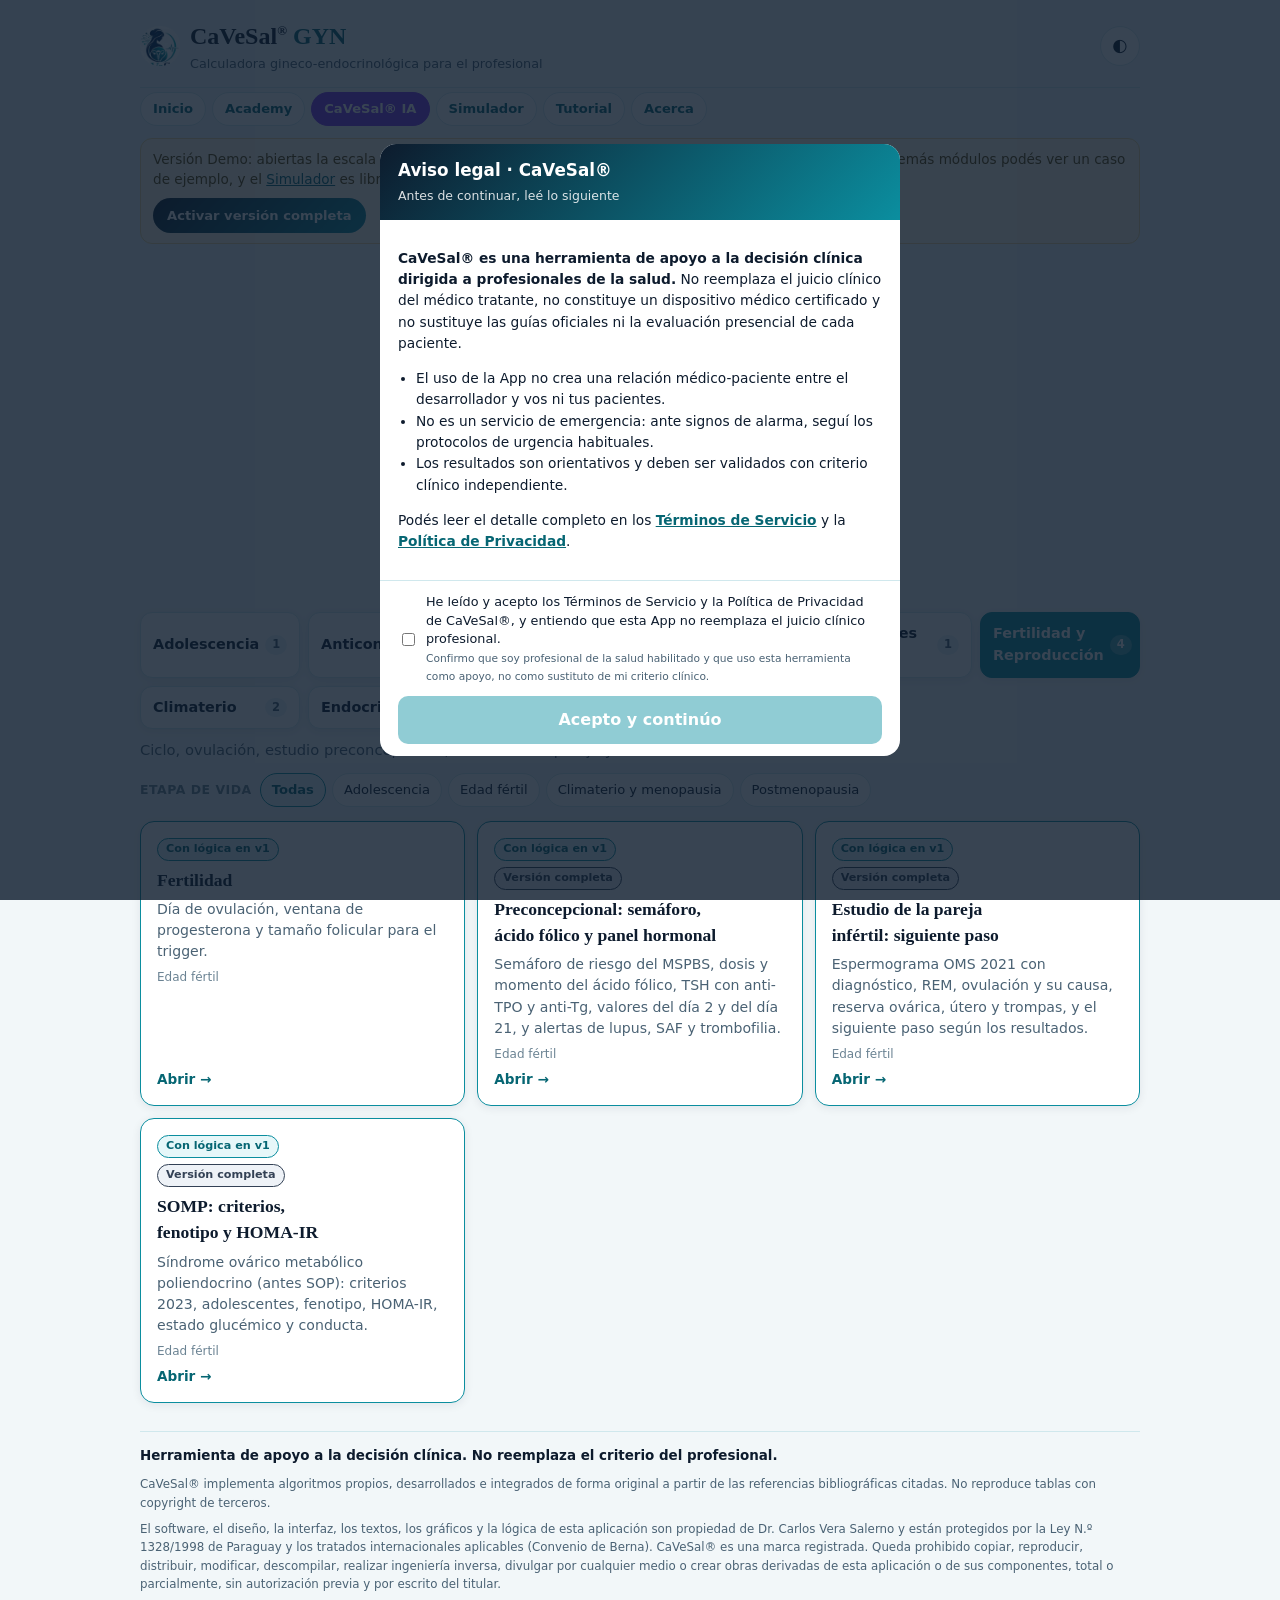
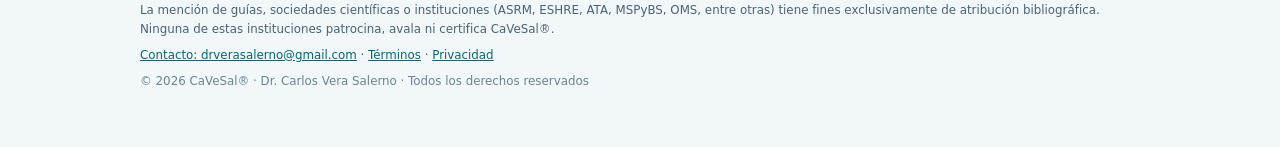
==== index.html @ d466a9ea "Pubertad precoz y diabetes con lógica, casos de ejemplo en todos los módulos, Simulador GYN libre en" ====
<!DOCTYPE html>
<html lang="es">
<head>
<meta charset="utf-8">
<meta name="viewport" content="width=device-width, initial-scale=1, viewport-fit=cover">
<title>CaVeSal® GYN · Calculadora gineco-endocrinológica</title>
<meta name="description" content="CaVeSal® GYN: calculadora gineco-endocrinológica para el profesional. Fertilidad, preconcepcional, MRS, THM, O-RADS, BI-RADS, MUSA y estadificación FIGO.">
<meta name="author" content="Dr. Carlos Vera Salerno — CaVeSal® Maternal Fetal Intelligence">
<meta name="copyright" content="© 2026 Dr. Carlos Vera Salerno · CaVeSal® · Ley N.º 1328/1998 (Paraguay)">
<meta name="robots" content="noindex, nofollow">
<meta name="theme-color" content="#0b8e9f">
<link rel="stylesheet" href="css/estilos.css">
<meta property="og:type" content="website"/>
<meta property="og:title" content="CaVeSal® GYN · Calculadora gineco-endocrinológica"/>
<meta property="og:description" content="Calculadora gineco-endocrinológica para el profesional: fertilidad, preconcepcional, SOMP, climaterio y THM, masa anexial, endometriosis, suelo pélvico y oncología FIGO. Demo gratuita."/>
<meta property="og:url" content="https://cavesal.app/cavesal-gyn/"/>
<meta property="og:image" content="https://cavesal.app/cavesal-gyn/og-cover-gyn.jpg"/>
<meta property="og:image:width" content="1200"/>
<meta property="og:image:height" content="630"/>
<meta property="og:image:alt" content="CaVeSal® GYN · Ginecología"/>
<meta property="og:site_name" content="CaVeSal®"/>
<meta property="og:locale" content="es_PY"/>
<meta name="twitter:card" content="summary_large_image"/>
<meta name="twitter:title" content="CaVeSal® GYN · Calculadora gineco-endocrinológica"/>
<meta name="twitter:description" content="Calculadora gineco-endocrinológica para el profesional: fertilidad, preconcepcional, SOMP, climaterio y THM, masa anexial, endometriosis, suelo pélvico y oncología FIGO. Demo gratuita."/>
<meta name="twitter:image" content="https://cavesal.app/cavesal-gyn/og-cover-gyn.jpg"/>
<link rel="manifest" href="manifest.json">
<link rel="icon" type="image/png" href="assets/favicon.png">
<link rel="apple-touch-icon" href="assets/apple-touch-icon.png">
<meta name="apple-mobile-web-app-capable" content="yes">
<meta name="mobile-web-app-capable" content="yes">
<meta name="apple-mobile-web-app-title" content="CaVeSal GYN">
</head>
<body>

<!-- Aviso legal · modal de aceptación (mismo texto y clave que las otras apps CaVeSal®) -->
<div id="cavesal-legal-overlay" hidden>
  <div id="cavesal-legal-modal" role="dialog" aria-modal="true" aria-labelledby="cavesal-legal-title">
    <header>
      <h2 id="cavesal-legal-title">Aviso legal · CaVeSal®</h2>
      <p>Antes de continuar, leé lo siguiente</p>
    </header>
    <div id="cavesal-legal-body">
      <p><strong>CaVeSal® es una herramienta de apoyo a la decisión clínica dirigida a profesionales de la salud.</strong> No reemplaza el juicio clínico del médico tratante, no constituye un dispositivo médico certificado y no sustituye las guías oficiales ni la evaluación presencial de cada paciente.</p>
      <ul>
        <li>El uso de la App no crea una relación médico-paciente entre el desarrollador y vos ni tus pacientes.</li>
        <li>No es un servicio de emergencia: ante signos de alarma, seguí los protocolos de urgencia habituales.</li>
        <li>Los resultados son orientativos y deben ser validados con criterio clínico independiente.</li>
      </ul>
      <p>Podés leer el detalle completo en los <a href="https://cavesal.app/terminos.html" target="_blank" rel="noopener">Términos de Servicio</a> y la <a href="https://cavesal.app/privacidad.html" target="_blank" rel="noopener">Política de Privacidad</a>.</p>
    </div>
    <div id="cavesal-legal-footer">
      <label id="cavesal-legal-check">
        <input type="checkbox" id="cavesal-legal-checkbox">
        <span>He leído y acepto los Términos de Servicio y la Política de Privacidad de CaVeSal®, y entiendo que esta App no reemplaza el juicio clínico profesional.<br><small>Confirmo que soy profesional de la salud habilitado y que uso esta herramienta como apoyo, no como sustituto de mi criterio clínico.</small></span>
      </label>
      <button id="cavesal-legal-accept" type="button" disabled>Acepto y continúo</button>
    </div>
  </div>
</div>

<!-- Activación de la versión completa (se abre desde los botones "Activar versión completa") -->
<div id="license_gate" hidden role="dialog" aria-modal="true" aria-labelledby="lg_tit">
  <div class="lg-caja">
    <button id="lg_cerrar" class="lg-cerrar" type="button" aria-label="Cerrar">×</button>
    <div class="lg-ico" aria-hidden="true">🔒</div>
    <h2 id="lg_tit">Activá CaVeSal® GYN — Versión Completa</h2>
    <p class="lg-msg">Tu clave de acceso es válida para un solo dispositivo. Al ingresarla, este dispositivo queda habilitado para todas las funciones, incluidas las futuras actualizaciones.</p>
    <input id="lg_input" type="text" placeholder="GYN-XXXX-XXXX-XXXX-XXXX" maxlength="30" autocomplete="off" aria-label="Clave de licencia">
    <button id="lg_btn" type="button">Activar</button>
    <div id="lg_error" role="alert" hidden></div>
    <div id="lg_reactivar"></div>
    <a href="https://cavesal.gumroad.com/l/cavesal" target="_blank" rel="noopener">¿No tenés clave? Adquirí la versión completa →</a><br>
    <a href="https://cavesal.app/comprar.html?producto=gyn" target="_blank" rel="noopener">¿No tenés tarjeta? Comprá por transferencia →</a>
  </div>
</div>

<div class="wrap">
  <header class="topbar">
    <a class="brand" href="#">
      <img class="logo" src="assets/logo-gyn-icono.png" alt="" width="40" height="40">
      <span><span class="name">CaVeSal<sup>®</sup> <b>GYN</b></span><span class="tag">Calculadora gineco-endocrinológica para el profesional</span></span>
    </a>
    <button id="btnTema" class="btn-tema" type="button" aria-label="Cambiar tema claro u oscuro">◐</button>
  </header>
  <nav class="topnav" aria-label="Secciones">
    <a class="pill" href="#">Inicio</a>
    <a class="pill" href="/academy/">Academy</a>
    <a class="pill pill-ia" href="https://ia.cavesal.app/" target="_blank" rel="noopener">CaVeSal® IA</a>
    <a class="pill" href="simulador.html">Simulador</a>
    <a class="pill" href="manual.html">Tutorial</a>
    <a class="pill" href="acerca.html">Acerca</a>
  </nav>
  <div class="demo-banner" id="demoBanner" hidden>
    <span>Versión Demo: abiertas la escala MRS, el día de ovulación, la Calculadora de THM, el POP-Q y el IMC. En los demás módulos podés ver un caso de ejemplo, y el <a href="simulador.html">Simulador</a> es libre.</span>
    <button type="button" class="btn-activar" data-activar>Activar versión completa</button>
  </div>

  <main>
    <section id="inicio">
      <div class="logo-hero"><img src="assets/logo-gyn.jpg" alt="CaVeSal® GYN · Ginecología · Herramientas clínicas para la práctica ginecológica" width="640" height="640"></div>
      <nav class="cats" id="cats" aria-label="Categorías"></nav>
      <p class="cat-intro" id="catIntro"></p>
      <div class="filtro-wrap">
        <span class="filtro-etq">Etapa de vida</span>
        <div class="filtro" id="filtro" role="group" aria-label="Etapa de vida"></div>
        <span class="rango" id="rango"></span>
      </div>
      <div class="grid" id="grid"></div>
      <p class="vacio" id="vacio" hidden>Ninguna función de esta categoría aplica a la etapa elegida. Probá con otra etapa o con "Todas".</p>
    </section>

    <section id="pantalla" hidden>
      <button type="button" class="btn-volver" id="volver">← Volver</button>
      <div class="p-cab">
        <span class="badge" id="pBadge"></span>
        <h2 id="pTitulo" tabindex="-1"></h2>
        <p class="p-sub" id="pSub"></p>
      </div>
      <div class="p-cuerpo" id="pCuerpo"></div>
    </section>
  </main>

  <footer class="pie" id="pie"></footer>
</div>

<script src="js/textos-es.js"></script>
<script src="js/cvs-lic.js"></script>
<script src="js/licencia.js"></script>
<script src="js/fertilidad.js"></script>
<script src="js/preconcepcional.js"></script>
<script src="js/imc.js"></script>
<script src="js/pubertad.js"></script>
<script src="js/dm.js"></script>
<script src="js/ejemplos.js"></script>
<script src="js/pareja.js"></script>
<script src="js/somp.js"></script>
<script src="js/mrs.js"></script>
<script src="js/prolapso.js"></script>
<script src="js/incontinencia.js"></script>
<script src="js/vaginitis.js"></script>
<script src="js/thm.js"></script>
<script src="js/mec.js"></script>
<script src="js/incretinas.js"></script>
<script src="js/comun.js"></script>
<script src="js/orads.js"></script>
<script src="js/estudios.js"></script>
<script src="js/utero.js"></script>
<script src="js/endometriosis.js"></script>
<script src="js/onco.js"></script>
<script src="js/puente.js"></script>
<script src="js/app.js"></script>
<script src="js/pwa.js"></script>
<script>/* Academy se abre aparte (no reemplaza la app) y lleva la clave para entrar directo. En la Demo queda bloqueada: pide la clave. */
(function(){document.addEventListener("click",function(ev){var a=ev.target&&ev.target.closest?ev.target.closest('a[href^="/academy/"]'):null;if(!a)return;var L=window.GYN&&window.GYN.licencia;if(L&&!L.esFull()){ev.preventDefault();ev.stopPropagation();L.abrir();return;}var k="";try{k=(localStorage.getItem("cavesal_gyn_full_unlocked")||"").trim();}catch(e){}if(k==="true"||k==="1")k="";var h=k?"#k="+encodeURIComponent(k):"";a.href="https://cavesal.app/academy/?desde=gyn"+h;a.target="_blank";a.rel="noopener";},true);})();</script>
</body>
</html>
---- css/estilos.css ----
/* CaVeSal® GYN · Estilos. © 2026 Dr. Carlos Vera Salerno · Ley N.º 1328/1998 (Paraguay). */
:root{
  --bg:#f2f7f9; --surface:#fff; --surface-2:#eaf4f6;
  --ink:#0d1b2d; --ink-soft:#4a6274; --ink-faint:#6b8393;
  --line:#d0e8ed; --line-soft:#e4f0f2;
  --teal:#0b8e9f; --teal-ink:#066673; --teal-soft:#e6f7f9; --on-teal:#fff;
  --gold:#8a6d0b; --gold-soft:#faf3df; --gold-line:#d9bb5a;
  --ok:#1b6e3a; --ok-soft:#e6f4ea; --ok-line:#7cc293;
  --warn:#8a5a00; --warn-soft:#fdf3dc; --warn-line:#e0b24f;
  --ora:#9a3f0b; --ora-soft:#fde9dc; --ora-line:#ec9b66;
  --bad:#a1241b; --bad-soft:#fbe5e3; --bad-line:#e48a82;
  --shadow:0 2px 10px rgba(13,27,45,.08);
  --display:Georgia,"Times New Roman",serif;
  --body:system-ui,-apple-system,"Segoe UI",Roboto,sans-serif;
  --radius:14px;
}
@media (prefers-color-scheme: dark){
  :root:not([data-theme="light"]){
    --bg:#0b1420; --surface:#101c2b; --surface-2:#15202f;
    --ink:#eef4f7; --ink-soft:#a9bdcb; --ink-faint:#8199ab;
    --line:#223447; --line-soft:#1b2a3a;
    --teal:#3fc2d3; --teal-ink:#bdeef5; --teal-soft:#122a30; --on-teal:#06222a;
    --gold:#e0bb52; --gold-soft:#2a2414; --gold-line:#6b5a1e;
    --ok:#8fe0a8; --ok-soft:#12291a; --ok-line:#2f6b42;
    --warn:#f2cd6e; --warn-soft:#2b2412; --warn-line:#6e5a20;
    --ora:#f6b48a; --ora-soft:#2e1d12; --ora-line:#7a4524;
    --bad:#f4a39b; --bad-soft:#2e1514; --bad-line:#7a302a;
    --shadow:0 2px 14px rgba(0,0,0,.4); color-scheme:dark;
  }
}
:root[data-theme="dark"]{
  --bg:#0b1420; --surface:#101c2b; --surface-2:#15202f;
  --ink:#eef4f7; --ink-soft:#a9bdcb; --ink-faint:#8199ab;
  --line:#223447; --line-soft:#1b2a3a;
  --teal:#3fc2d3; --teal-ink:#bdeef5; --teal-soft:#122a30; --on-teal:#06222a;
  --gold:#e0bb52; --gold-soft:#2a2414; --gold-line:#6b5a1e;
  --ok:#8fe0a8; --ok-soft:#12291a; --ok-line:#2f6b42;
  --warn:#f2cd6e; --warn-soft:#2b2412; --warn-line:#6e5a20;
  --ora:#f6b48a; --ora-soft:#2e1d12; --ora-line:#7a4524;
  --bad:#f4a39b; --bad-soft:#2e1514; --bad-line:#7a302a;
  --shadow:0 2px 14px rgba(0,0,0,.4); color-scheme:dark;
}
*{box-sizing:border-box}
[hidden]{display:none!important}
html{-webkit-text-size-adjust:100%}
body{margin:0;background:var(--bg);color:var(--ink);font-family:var(--body);line-height:1.5;
  padding-left:max(14px,env(safe-area-inset-left,0px));padding-right:max(14px,env(safe-area-inset-right,0px));overflow-x:hidden}
h1,h2,h3{font-family:var(--display);font-weight:600;margin:0;text-wrap:balance}
a{color:var(--teal-ink)}
button,input,select{font:inherit;color:inherit}
.wrap{max-width:1000px;margin:0 auto;padding:18px 0 48px}

.topbar{display:flex;align-items:center;gap:12px;padding-bottom:14px;border-bottom:1px solid var(--line)}
.brand{display:flex;align-items:center;gap:10px;text-decoration:none;color:inherit;min-width:0}
.logo{width:40px;height:40px;object-fit:contain}
.brand .name{display:block;font-family:var(--display);font-size:1.5rem;font-weight:600}
.brand .name b{color:var(--teal-ink)}
.brand .name sup{font-size:.55em}
.brand .tag{display:block;font-size:.8rem;color:var(--ink-soft)}
.btn-tema{margin-left:auto;flex:none;width:40px;height:40px;border-radius:50%;border:1px solid var(--line);background:var(--surface);cursor:pointer;font-size:1.1rem}

.cats{display:grid;grid-template-columns:repeat(auto-fill,minmax(150px,1fr));gap:8px;margin:16px 0 10px}
.cat{display:flex;justify-content:space-between;align-items:center;gap:6px;text-align:left;padding:10px 12px;border-radius:12px;border:1px solid var(--line);background:var(--surface);cursor:pointer;font-weight:600;font-size:.9rem;box-shadow:var(--shadow)}
.cat[aria-pressed="true"]{background:var(--teal);color:var(--on-teal);border-color:var(--teal)}
.c-n{font-size:.72rem;font-weight:700;border-radius:999px;padding:1px 7px;background:var(--surface-2);color:var(--ink-soft)}
.cat[aria-pressed="true"] .c-n{background:rgba(255,255,255,.25);color:inherit}
.cat-intro{color:var(--ink-soft);margin:6px 0 12px;font-size:.92rem}
.filtro-wrap{display:flex;flex-wrap:wrap;align-items:center;gap:8px;margin-bottom:14px}
.filtro-etq{font-size:.78rem;font-weight:700;color:var(--ink-faint);text-transform:uppercase;letter-spacing:.04em}
.filtro{display:flex;flex-wrap:wrap;gap:6px}
.chip{padding:6px 11px;border-radius:999px;border:1px solid var(--line);background:var(--surface);cursor:pointer;font-size:.82rem}
.chip[aria-pressed="true"]{background:var(--teal-soft);border-color:var(--teal);color:var(--teal-ink);font-weight:700}
.rango{font-size:.8rem;color:var(--ink-soft)}
.grid{display:grid;grid-template-columns:repeat(auto-fill,minmax(260px,1fr));gap:12px}
.card{display:flex;flex-direction:column;gap:6px;padding:16px;border-radius:var(--radius);background:var(--surface);border:1px solid var(--line);text-decoration:none;color:inherit;box-shadow:var(--shadow)}
.card.v1{border-color:var(--teal)}
.card h3{font-size:1.1rem}
.card p{margin:0;font-size:.88rem;color:var(--ink-soft)}
.card .etapas{font-size:.75rem;color:var(--ink-faint)}
.card .ir{margin-top:auto;font-weight:700;font-size:.85rem;color:var(--teal-ink)}
.badge{align-self:flex-start;font-size:.7rem;font-weight:700;padding:2px 8px;border-radius:999px;border:1px solid}
.b-v1{background:var(--teal-soft);color:var(--teal-ink);border-color:var(--teal)}
.b-prox{background:var(--gold-soft);color:var(--gold);border-color:var(--gold-line)}
.vacio{padding:16px;border:1px dashed var(--line);border-radius:var(--radius);color:var(--ink-soft)}

.btn-volver{margin:16px 0 8px;padding:8px 12px;border-radius:10px;border:1px solid var(--line);background:var(--surface);cursor:pointer;font-weight:600}
.p-cab{display:flex;flex-direction:column;gap:6px;margin-bottom:14px}
.p-cab h2{font-size:1.5rem;outline:none}
.p-sub{margin:0;color:var(--ink-soft);font-size:.88rem}
.p-cuerpo{background:var(--surface);border:1px solid var(--line);border-radius:var(--radius);padding:16px;box-shadow:var(--shadow)}
.p-cuerpo h3{font-size:1.02rem;margin:14px 0 6px}
.prox-aviso{background:var(--gold-soft);border:1px solid var(--gold-line);color:var(--gold);border-radius:10px;padding:10px 12px;margin:0 0 6px;font-size:.88rem}
.ayuda{font-size:.86rem;color:var(--ink-soft);margin:0 0 12px}

.form{display:grid;grid-template-columns:repeat(auto-fill,minmax(220px,1fr));gap:12px}
.campo{display:flex;flex-direction:column;gap:4px;font-size:.86rem;font-weight:600}
.campo small{font-weight:400;color:var(--ink-faint);font-size:.76rem}
.campo .u{font-style:normal;font-weight:400;color:var(--ink-faint)}
.campo input,.campo select{width:100%;padding:10px 12px;border-radius:10px;border:1.5px solid var(--line);background:var(--bg);font-size:1rem;min-height:44px}
.campo input:focus,.campo select:focus{outline:2px solid var(--teal);outline-offset:1px}

.resultados{display:flex;flex-direction:column;gap:8px;margin-top:14px}
.fila{border-radius:10px;padding:10px 12px;border:1px solid var(--line);border-left-width:5px;background:var(--surface-2)}
.fila .f-etq{font-size:.76rem;font-weight:700;color:var(--ink-soft);text-transform:uppercase;letter-spacing:.03em}
.fila .f-val{font-size:.98rem}
.fila .f-det{font-size:.78rem;color:var(--ink-soft)}
.fila.verde{background:var(--ok-soft);border-color:var(--ok-line);border-left-color:var(--ok)}
.fila.ambar{background:var(--warn-soft);border-color:var(--warn-line);border-left-color:var(--warn)}
.fila.naranja{background:var(--ora-soft);border-color:var(--ora-line);border-left-color:var(--ora)}
.fila.rojo{background:var(--bad-soft);border-color:var(--bad-line);border-left-color:var(--bad)}
.orientativa{font-size:.84rem;font-weight:600;margin:12px 0 0}
.etiqueta{font-size:.72rem;color:var(--ink-faint);margin:12px 0 0;line-height:1.45}
.cita{font-size:.74rem;color:var(--ink-soft);margin:12px 0 0;overflow-wrap:anywhere}
.ref{margin-top:14px;font-size:.84rem}
.ref summary{cursor:pointer;font-weight:700;color:var(--teal-ink)}
.ref ul,.ref ol{padding-left:20px}

.mrs-total{position:sticky;top:0;z-index:5;display:flex;flex-wrap:wrap;align-items:baseline;justify-content:space-between;gap:6px 12px;padding:12px 14px;margin:-4px -4px 12px;border-radius:12px;border:1px solid var(--line);border-left-width:6px;background:var(--surface);box-shadow:var(--shadow)}
.mrs-total .mt-num{font-family:var(--display);font-size:1.7rem;font-weight:700}
.mrs-total .mt-etq{font-weight:700}
.mrs-total.verde{border-left-color:var(--ok)} .mrs-total.verde .mt-etq{color:var(--ok)}
.mrs-total.ambar{border-left-color:var(--warn)} .mrs-total.ambar .mt-etq{color:var(--warn)}
.mrs-total.naranja{border-left-color:var(--ora)} .mrs-total.naranja .mt-etq{color:var(--ora)}
.mrs-total.rojo{border-left-color:var(--bad)} .mrs-total.rojo .mt-etq{color:var(--bad)}
.mrs-grupo{border:1px solid var(--line);border-radius:12px;padding:8px 12px 4px;margin:0 0 12px}
.mrs-grupo legend{font-weight:700;padding:0 6px;color:var(--teal-ink)}
.mrs-item{display:flex;flex-wrap:wrap;align-items:center;justify-content:space-between;gap:6px 12px;padding:8px 0;border-bottom:1px solid var(--line-soft)}
.mrs-item:last-child{border-bottom:0}
.mrs-txt{flex:1 1 220px;font-size:.9rem}
.mrs-opts{display:flex;gap:6px}
.opt input{position:absolute;opacity:0;width:1px;height:1px}
.opt span{display:inline-flex;align-items:center;justify-content:center;width:40px;height:40px;border-radius:10px;border:1.5px solid var(--line);background:var(--bg);font-weight:700;cursor:pointer}
.opt input:checked+span{background:var(--teal);border-color:var(--teal);color:var(--on-teal)}
.opt input:focus-visible+span{outline:2px solid var(--teal);outline-offset:2px}
.leyenda{font-size:.76rem;color:var(--ink-faint);margin:0 0 4px}
.mrs-lista{font-size:.84rem;margin:6px 0}
.btn-sec{margin-top:12px;padding:10px 16px;border-radius:10px;border:1.5px solid var(--teal);background:transparent;color:var(--teal-ink);font-weight:700;cursor:pointer}

.pie{margin-top:28px;padding-top:14px;border-top:1px solid var(--line);font-size:.74rem;color:var(--ink-soft);line-height:1.55}
.pie p{margin:0 0 8px}
.pie .aviso{font-size:.84rem;font-weight:700;color:var(--ink)}
.pie .copy{color:var(--ink-faint)}

#cavesal-legal-overlay{position:fixed;inset:0;z-index:100000;background:rgba(13,27,45,.82);display:flex;align-items:center;justify-content:center;padding:16px}
#cavesal-legal-modal{background:#fff;color:#0d1b2d;border-radius:16px;max-width:520px;width:100%;max-height:92vh;display:flex;flex-direction:column;overflow:hidden}
#cavesal-legal-modal header{background:linear-gradient(135deg,#0d1b2d,#0b8e9f);color:#fff;padding:14px 18px}
#cavesal-legal-modal header h2{font-family:var(--body);font-size:1.05rem;font-weight:800}
#cavesal-legal-modal header p{font-size:.78rem;opacity:.85;margin:4px 0 0}
#cavesal-legal-body{padding:14px 18px;overflow-y:auto;font-size:.86rem;line-height:1.55}
#cavesal-legal-body ul{padding-left:18px}
#cavesal-legal-body a{color:#066673;font-weight:600}
#cavesal-legal-footer{padding:12px 18px;border-top:1px solid #d0e8ed;display:flex;flex-direction:column;gap:10px}
#cavesal-legal-check{display:flex;gap:8px;font-size:.8rem;line-height:1.45}
#cavesal-legal-check small{color:#4a6274}
#cavesal-legal-accept{padding:12px;border:0;border-radius:10px;background:#0b8e9f;color:#fff;font-weight:700;cursor:pointer}
#cavesal-legal-accept:disabled{opacity:.45;cursor:not-allowed}

#license_gate{position:fixed;inset:0;z-index:99999;background:linear-gradient(135deg,#0d1b2d,#0b8e9f);display:flex;align-items:center;justify-content:center;padding:20px}
.lg-caja{background:#fff;color:#0d1b2d;border-radius:20px;padding:26px 22px;width:100%;max-width:400px;text-align:center}
.lg-caja h2{font-family:var(--body);font-size:1.1rem;font-weight:800;margin:6px 0}
.lg-ico{font-size:2rem}
.lg-msg{font-size:.82rem;color:#4a6274}
#lg_input{width:100%;padding:12px;border:2px solid #d0e8ed;border-radius:10px;text-align:center;text-transform:uppercase;font-family:ui-monospace,monospace;margin-bottom:10px;background:#fff;color:#0d1b2d}
#lg_btn{width:100%;padding:13px;border:0;border-radius:10px;background:linear-gradient(135deg,#0d1b2d,#0b8e9f);color:#fff;font-weight:700;cursor:pointer;margin-bottom:10px}
#lg_error{background:#fdecea;border-left:3px solid #c0392b;border-radius:8px;padding:10px;font-size:.8rem;color:#a1241b;text-align:left;margin-bottom:10px}
.lg-caja a{font-size:.78rem;color:#066673}

@media (max-width:480px){
  .brand .name{font-size:1.3rem}
  .cats{grid-template-columns:1fr 1fr}
  .grid,.form{grid-template-columns:1fr}
  .opt span{width:38px;height:38px}
}

.logo{border-radius:50%;background:#fff}
.logo-hero{background:#fff;border-radius:16px;padding:6px;margin:4px auto 14px;max-width:340px;box-shadow:0 1px 4px rgba(0,0,0,.08)}
.logo-hero img{display:block;width:100%;height:auto}

#license_gate{background:rgba(13,27,45,.82)}
#license_gate[hidden]{display:none}
.lg-caja{position:relative}
.lg-cerrar{position:absolute;top:8px;right:10px;border:0;background:none;font-size:1.6rem;line-height:1;color:#4a6274;cursor:pointer;padding:4px 8px}
.topnav{display:flex;flex-wrap:wrap;gap:6px;margin:4px 0 12px}
.pill{display:inline-block;padding:6px 12px;border-radius:999px;border:1px solid var(--line);background:var(--surface);color:var(--teal-ink);text-decoration:none;font-size:.82rem;font-weight:600}
.pill:hover{border-color:var(--teal-ink)}
.pill-ia{background:#7c3aed;border-color:#7c3aed;color:#fff}
.demo-banner{display:flex;flex-wrap:wrap;align-items:center;gap:8px 12px;background:#fff7e6;border:1px solid #f0d49a;color:#5c4206;border-radius:12px;padding:10px 12px;margin:0 0 12px;font-size:.85rem}
.demo-banner[hidden]{display:none}
.btn-activar{border:0;border-radius:999px;background:linear-gradient(135deg,#0d1b2d,#0b8e9f);color:#fff;font-weight:700;padding:8px 14px;cursor:pointer;font-size:.82rem}
.bloqueo{border:1px dashed var(--line);border-radius:14px;padding:16px;background:var(--surface);margin:10px 0}
.bloqueo h3{margin:0 0 6px;font-size:1rem}
.bloqueo p{margin:0 0 10px;font-size:.88rem;color:var(--ink-soft)}
.bloqueo .compra{display:flex;flex-wrap:wrap;gap:10px;margin-top:10px;font-size:.8rem}
.bloqueo .compra a{color:var(--teal-ink)}
.b-full{background:#eef2f7;color:#334155}
/* Prolapso POP-Q */
.grid2{display:grid;grid-template-columns:1fr 1fr;gap:10px}
.grid3{display:grid;grid-template-columns:repeat(3,1fr);gap:10px}
.grid2>*,.grid3>*{min-width:0}
.chk{display:flex;gap:8px;align-items:flex-start;font-size:.88rem;margin:4px 0 10px}
.chk input{margin-top:3px;width:18px;height:18px}
.pq-grilla{display:grid;grid-template-columns:repeat(3,1fr);border:1.5px solid var(--line);border-radius:10px;overflow:hidden}
.pq-celda{padding:8px;text-align:center;border-right:1px solid var(--line);border-bottom:1px solid var(--line);background:var(--surface)}
.pq-celda:nth-child(3n){border-right:0}.pq-celda:nth-child(n+7){border-bottom:0}
.pq-celda span{display:block;font-size:.72rem;color:var(--ink-soft);font-weight:700}
.pq-celda b{font-size:1rem}
.pq-notas{margin:0;padding-left:18px;font-size:.82rem;color:var(--ink-soft)}
.pq-acciones{display:flex;gap:10px;flex-wrap:wrap}
.vg-tto{margin:-4px 0 12px;padding:8px 12px;border-left:3px solid var(--line);font-size:.88rem}
.vg-tto p{margin:6px 0 2px}
.seg{display:flex;flex-wrap:wrap;gap:6px;margin:4px 0 10px}
.opt-seg{position:relative}
.opt-seg input{position:absolute;opacity:0;pointer-events:none}
.opt-seg span{display:inline-block;padding:8px 12px;border-radius:999px;border:1.5px solid var(--line);font-size:.84rem;font-weight:600;cursor:pointer;min-height:36px}
.opt-seg input:checked+span{border-color:var(--teal);background:var(--teal);color:#fff}
.opt-seg input:focus-visible+span{outline:2px solid var(--teal);outline-offset:2px}
.p-cuerpo h3.sub{margin:4px 0 8px;padding-top:6px}
.p-cuerpo h3.sub ~ h3.sub{margin-top:26px;border-top:1px solid var(--line);padding-top:18px}
.fila .lista{margin:4px 0 0;padding-left:18px;font-size:.88rem}
.fila .lista li{margin:2px 0}
.chk input{flex:none}
/* Tablas de referencia (marcadores) */
.tabla-scroll{overflow-x:auto;margin:6px 0 10px;border:1px solid var(--line);border-radius:10px}
.tabla{width:100%;border-collapse:collapse;font-size:.84rem;color:var(--ink)}
.tabla th{background:var(--surface-2);text-align:left;padding:7px 8px;font-weight:700}
.tabla td{padding:6px 8px;border-top:1px solid var(--line-soft);vertical-align:top}

/* THM · Paso a paso */
.th-vista { display: flex; align-items: center; gap: 8px; flex-wrap: wrap; margin: 8px 0 12px; }
.th-nav { border-left: 4px solid var(--teal); padding: 6px 12px; margin: 0 0 12px; }
.th-paso { font-weight: 700; margin: 0 0 2px; }
.th-oculto { display: none !important; }
.th-solo3 > *:not([data-paso="3"]) { display: none !important; }
.th-navbtn { margin-top: 8px; }
@media print {
  .th-vista, .th-navbtn, .th-nav small, header, nav, .no-print { display: none !important; }
}

/* Casos de ejemplo */
.ej-barra{display:flex;flex-wrap:wrap;gap:8px;align-items:center;margin:0 0 14px;padding:10px 12px;border:1px dashed var(--borde,#c9d6dc);border-radius:10px}
.ej-etq{font-size:.85rem;font-weight:700;width:100%}
.ej-btn{font-size:.82rem;text-align:left}
.bloqueo + .ej-barra{margin-top:14px}
.ej-aviso{margin:0 0 14px;padding:12px 14px;border-radius:10px;background:#eef7f8;border:1px solid #0e7490;color:#0d3b46;font-size:.88rem;line-height:1.45}
[data-theme="dark"] .ej-aviso{background:#123038;color:#d7eef2}
.ej-acc{display:flex;flex-wrap:wrap;gap:8px;margin:10px 0 6px}
.ej-aviso [data-ej-salir]{margin-top:8px}
.ej-barra .btn-sec,.ej-acc .btn-sec{margin-top:0;text-decoration:none;display:inline-block}
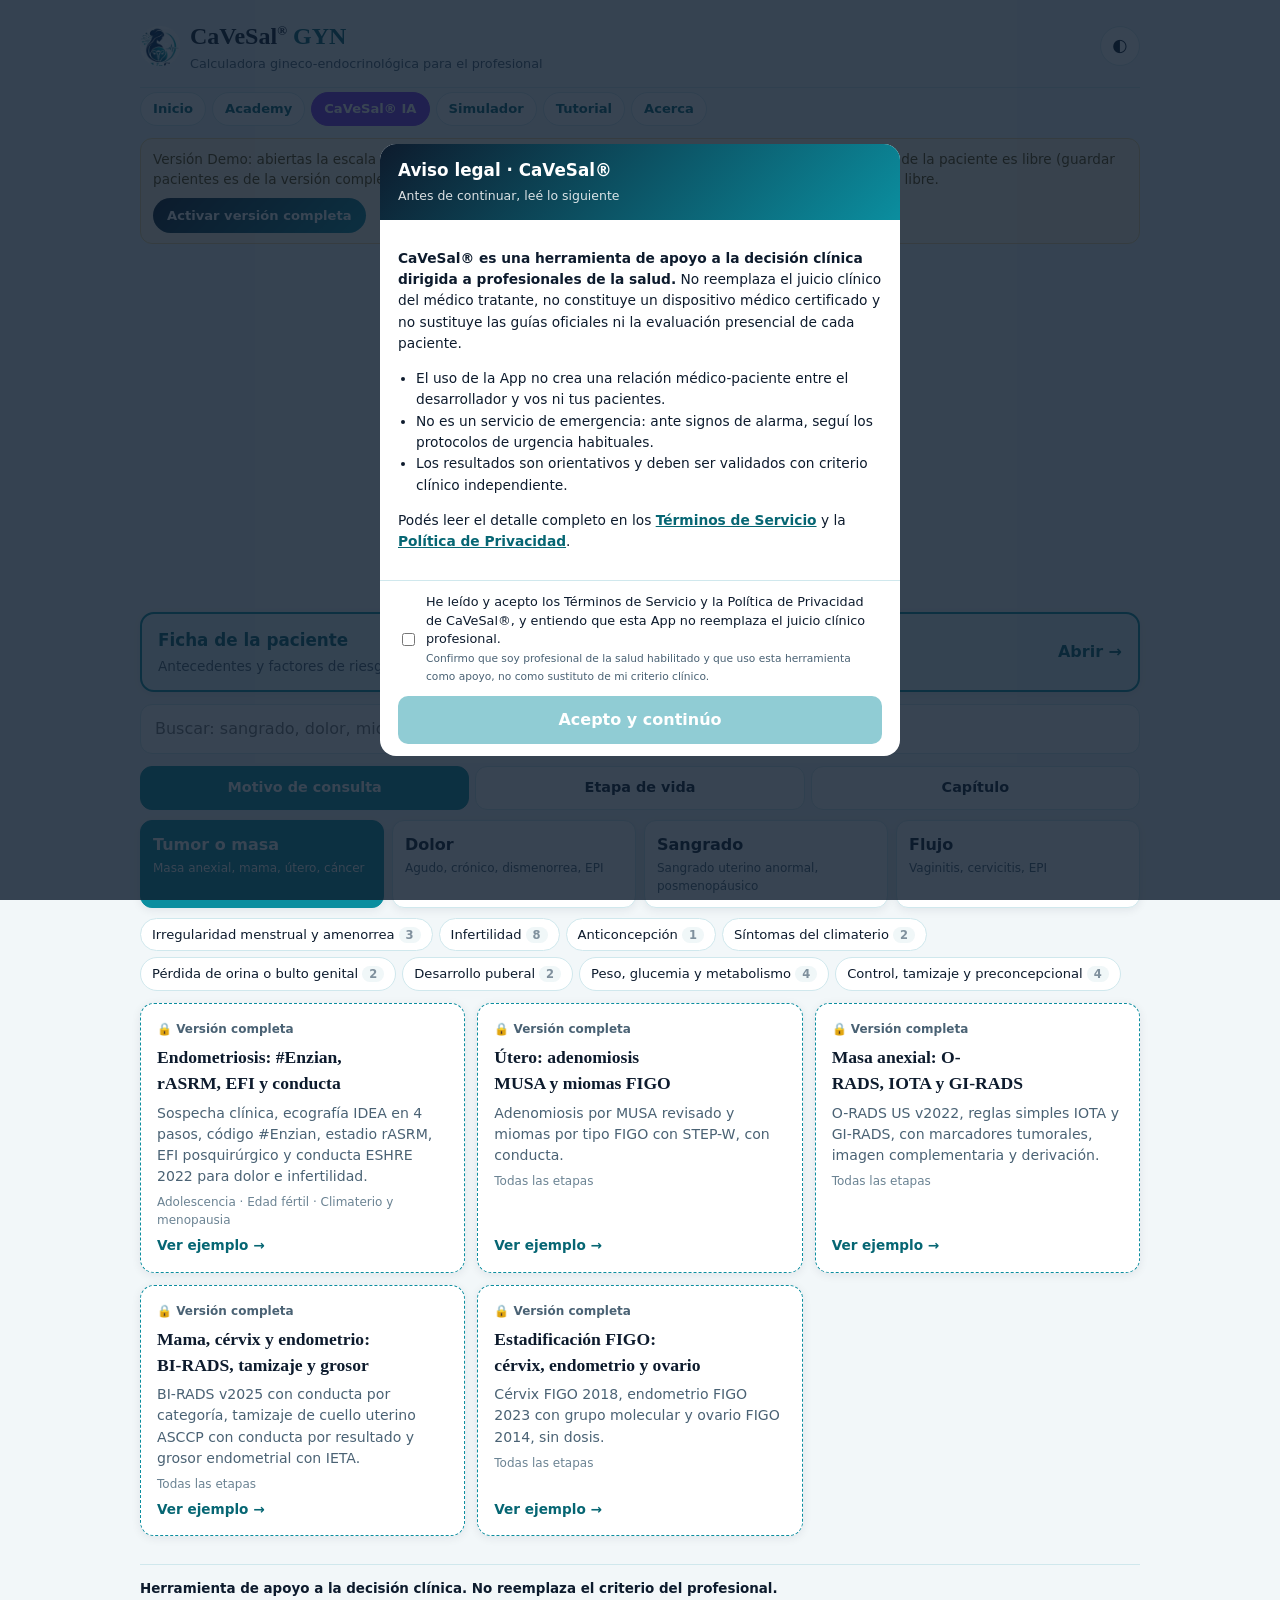
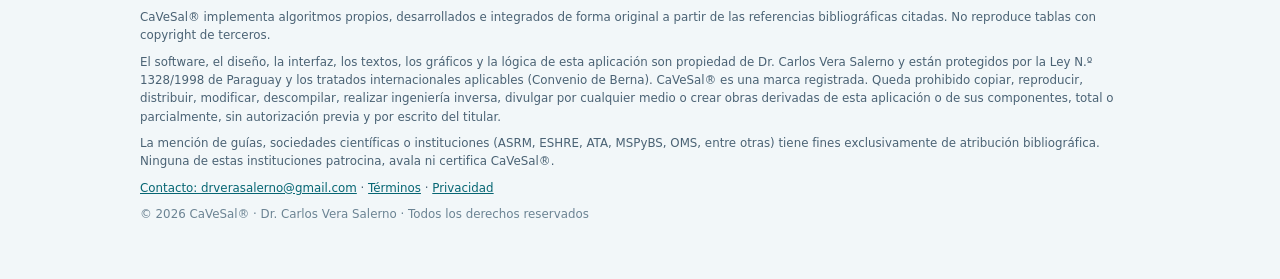
==== commit 0488fffe: "GYN: inicio con buscador y pestañas (motivo/etapa/capítulo), ficha de la paciente con semáforo y MEC" ====
--- a/index.html
+++ b/index.html
@@ -92,28 +92,25 @@
     <a class="pill" href="acerca.html">Acerca</a>
   </nav>
   <div class="demo-banner" id="demoBanner" hidden>
-    <span>Versión Demo: abiertas la escala MRS, el día de ovulación, la Calculadora de THM, el POP-Q y el IMC. En los demás módulos podés ver un caso de ejemplo, y el <a href="simulador.html">Simulador</a> es libre.</span>
+    <span>Versión Demo: abiertas la escala MRS, el día de ovulación, la Calculadora de THM, el POP-Q y el IMC. La ficha de la paciente es libre (guardar pacientes es de la versión completa). En los demás módulos podés ver un caso de ejemplo, y el <a href="simulador.html">Simulador</a> es libre.</span>
     <button type="button" class="btn-activar" data-activar>Activar versión completa</button>
   </div>
 
   <main>
     <section id="inicio">
       <div class="logo-hero"><img src="assets/logo-gyn.jpg" alt="CaVeSal® GYN · Ginecología · Herramientas clínicas para la práctica ginecológica" width="640" height="640"></div>
-      <nav class="cats" id="cats" aria-label="Categorías"></nav>
+      <a class="ficha-bar" href="#ficha"><span class="fb-tit">Ficha de la paciente</span><span class="fb-sub" id="fichaChip">Antecedentes y factores de riesgo con semáforo</span><span class="fb-ir">Abrir →</span></a>
+      <label class="buscador"><span class="sr">Buscar</span><input id="buscar" type="search" placeholder="Buscar: sangrado, dolor, mioma, SOMP, ectópico, mamografía…" autocomplete="off"></label>
+      <div class="tabs" id="tabs" role="tablist" aria-label="Buscar por"></div>
+      <div class="sub" id="sub"></div>
       <p class="cat-intro" id="catIntro"></p>
-      <div class="filtro-wrap">
-        <span class="filtro-etq">Etapa de vida</span>
-        <div class="filtro" id="filtro" role="group" aria-label="Etapa de vida"></div>
-        <span class="rango" id="rango"></span>
-      </div>
       <div class="grid" id="grid"></div>
-      <p class="vacio" id="vacio" hidden>Ninguna función de esta categoría aplica a la etapa elegida. Probá con otra etapa o con "Todas".</p>
+      <p class="vacio" id="vacio" hidden>Sin resultados. Probá con otra palabra o elegí un motivo de consulta.</p>
     </section>
 
     <section id="pantalla" hidden>
       <button type="button" class="btn-volver" id="volver">← Volver</button>
       <div class="p-cab">
-        <span class="badge" id="pBadge"></span>
         <h2 id="pTitulo" tabindex="-1"></h2>
         <p class="p-sub" id="pSub"></p>
       </div>
@@ -148,6 +145,11 @@
 <script src="js/utero.js"></script>
 <script src="js/endometriosis.js"></script>
 <script src="js/onco.js"></script>
+<script src="js/hua.js"></script>
+<script src="js/amenorrea.js"></script>
+<script src="js/epi.js"></script>
+<script src="js/dolor.js"></script>
+<script src="js/ficha.js"></script>
 <script src="js/puente.js"></script>
 <script src="js/app.js"></script>
 <script src="js/pwa.js"></script>
--- a/css/estilos.css
+++ b/css/estilos.css
@@ -246,3 +246,29 @@
 .ej-acc{display:flex;flex-wrap:wrap;gap:8px;margin:10px 0 6px}
 .ej-aviso [data-ej-salir]{margin-top:8px}
 .ej-barra .btn-sec,.ej-acc .btn-sec{margin-top:0;text-decoration:none;display:inline-block}
+/* Inicio: ficha, buscador y pestañas */
+.ficha-bar{display:grid;grid-template-columns:1fr auto;gap:2px 12px;align-items:center;margin:16px 0 12px;padding:14px 16px;border-radius:var(--radius);border:2px solid var(--teal);background:var(--teal-soft);color:inherit;text-decoration:none;box-shadow:var(--shadow)}
+.ficha-bar .fb-tit{font-weight:800;font-size:1.05rem;color:var(--teal-ink)}
+.ficha-bar .fb-sub{grid-column:1;font-size:.85rem;color:var(--ink-soft)}
+.ficha-bar .fb-ir{grid-row:1/3;grid-column:2;font-weight:700;color:var(--teal-ink)}
+.buscador{display:block;margin:0 0 12px}
+.buscador input{width:100%;padding:12px 14px;border-radius:12px;border:1px solid var(--line);background:var(--surface);color:var(--ink);font-size:1rem}
+.sr{position:absolute;width:1px;height:1px;overflow:hidden;clip:rect(0 0 0 0)}
+.tabs{display:grid;grid-template-columns:repeat(3,1fr);gap:6px;margin-bottom:10px}
+.tab{padding:10px 8px;border-radius:12px;border:1px solid var(--line);background:var(--surface);cursor:pointer;font-weight:700;font-size:.9rem;color:var(--ink)}
+.tab[aria-selected="true"]{background:var(--teal);color:var(--on-teal);border-color:var(--teal)}
+.sub{display:flex;flex-wrap:wrap;gap:6px;margin-bottom:8px}
+.tiles{display:grid;grid-template-columns:repeat(4,1fr);gap:8px;width:100%;margin-bottom:4px}
+.tile{display:flex;flex-direction:column;gap:2px;text-align:left;padding:12px;border-radius:12px;border:1px solid var(--line);background:var(--surface);cursor:pointer;box-shadow:var(--shadow);color:var(--ink)}
+.tile b{font-size:1rem}
+.tile small{font-size:.75rem;color:var(--ink-soft)}
+.tile[aria-pressed="true"]{background:var(--teal);border-color:var(--teal);color:var(--on-teal)}
+.tile[aria-pressed="true"] small{color:inherit}
+.chip .c-n{margin-left:4px;opacity:.7}
+.card.bloq{border-style:dashed}
+.card .lock{font-size:.75rem;font-weight:700;color:var(--ink-soft)}
+.fi-dot{display:inline-block;width:.7em;height:.7em;border-radius:50%;vertical-align:middle;margin-right:2px}
+.fi-rojo{background:var(--bad)} .fi-naranja{background:var(--ora)} .fi-ambar{background:var(--warn)} .fi-verde{background:var(--ok)} .fi-neutro{background:var(--ink-faint)}
+.fi-imp{cursor:pointer}
+.cons-bar{margin-bottom:12px}
+@media (max-width:640px){.tiles{grid-template-columns:repeat(2,1fr)}.tab{font-size:.8rem}}
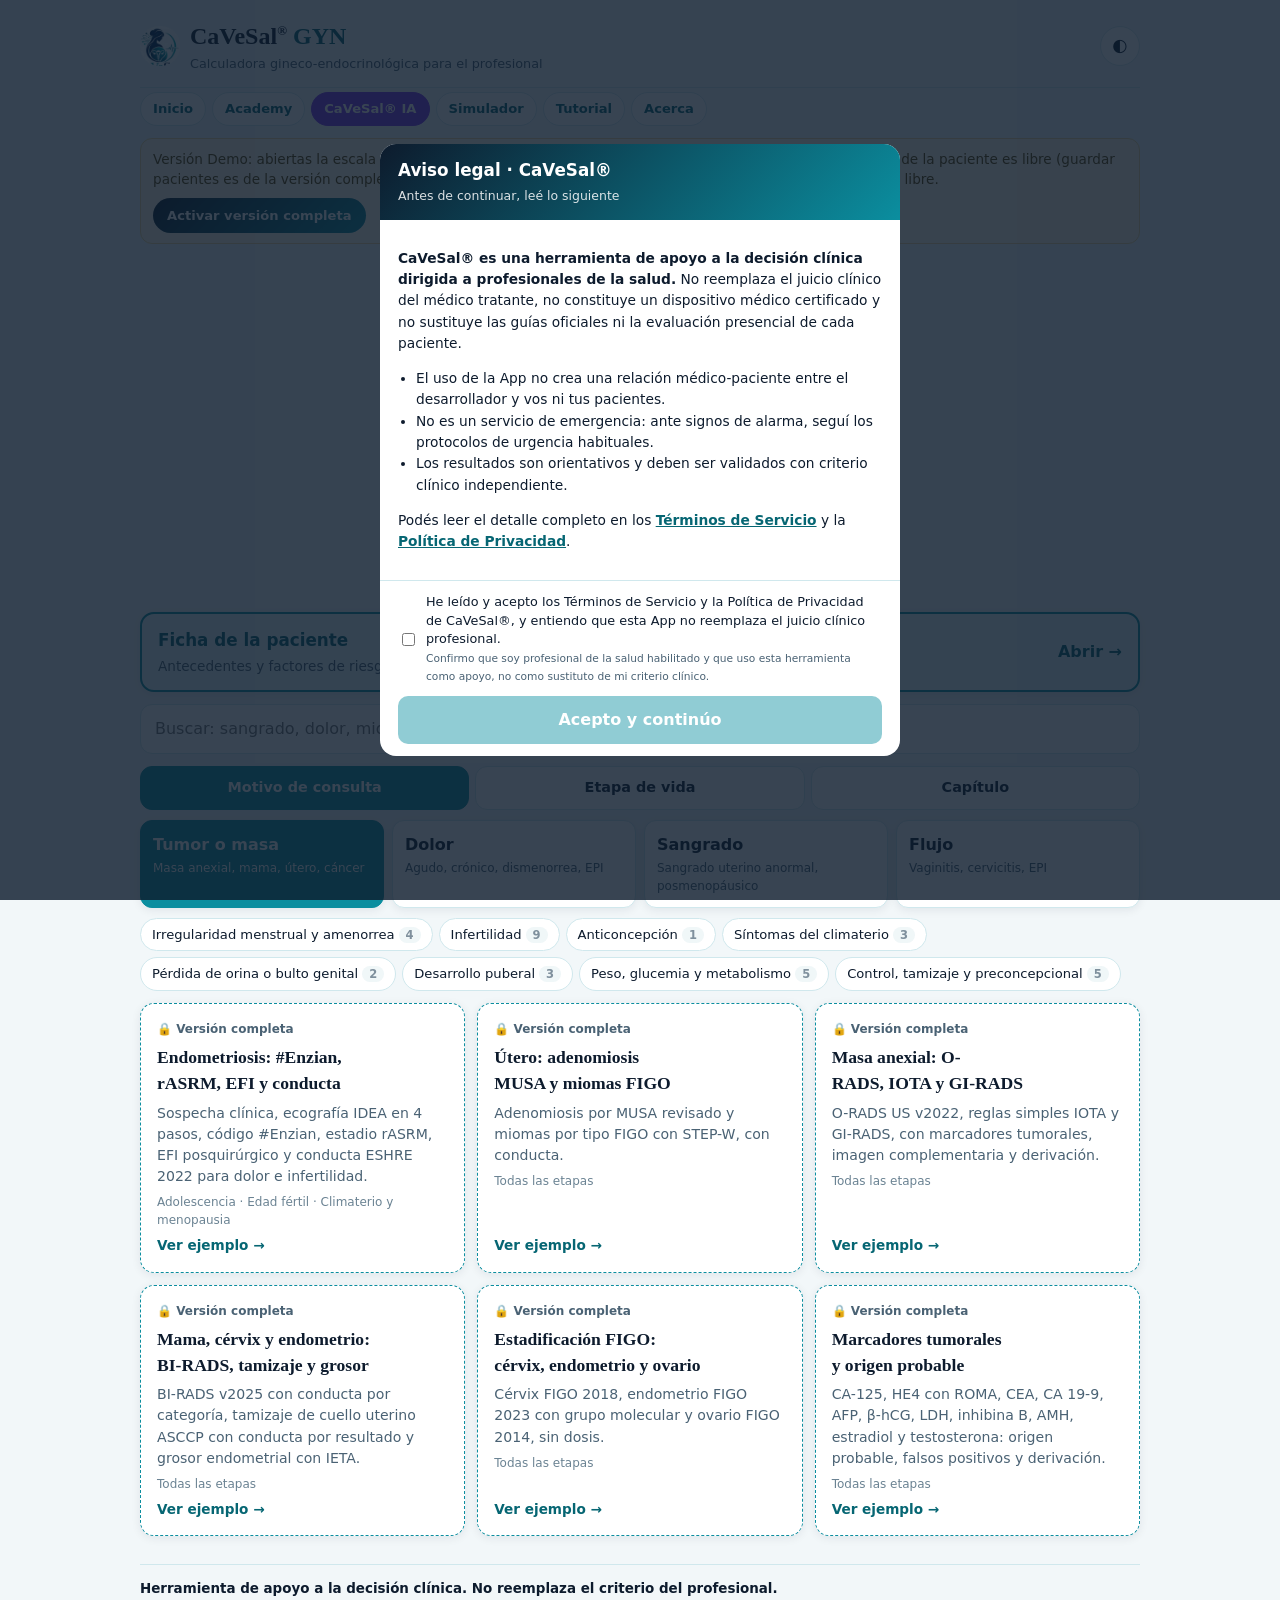
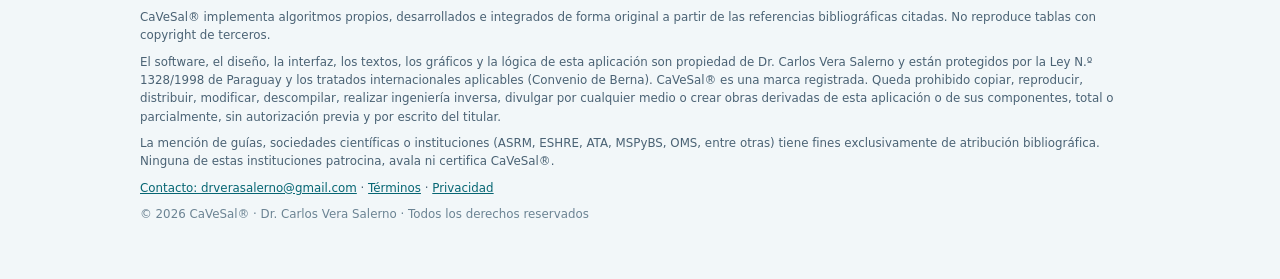
==== commit 0bb59b10: "Entrega B: laboratorio por cuadro y marcadores tumorales (sw v5) Co-authored-by: Perplexity <noreply" ====
--- a/index.html
+++ b/index.html
@@ -150,6 +150,8 @@
 <script src="js/epi.js"></script>
 <script src="js/dolor.js"></script>
 <script src="js/ficha.js"></script>
+<script src="js/laboratorio.js"></script>
+<script src="js/marcadores.js"></script>
 <script src="js/puente.js"></script>
 <script src="js/app.js"></script>
 <script src="js/pwa.js"></script>
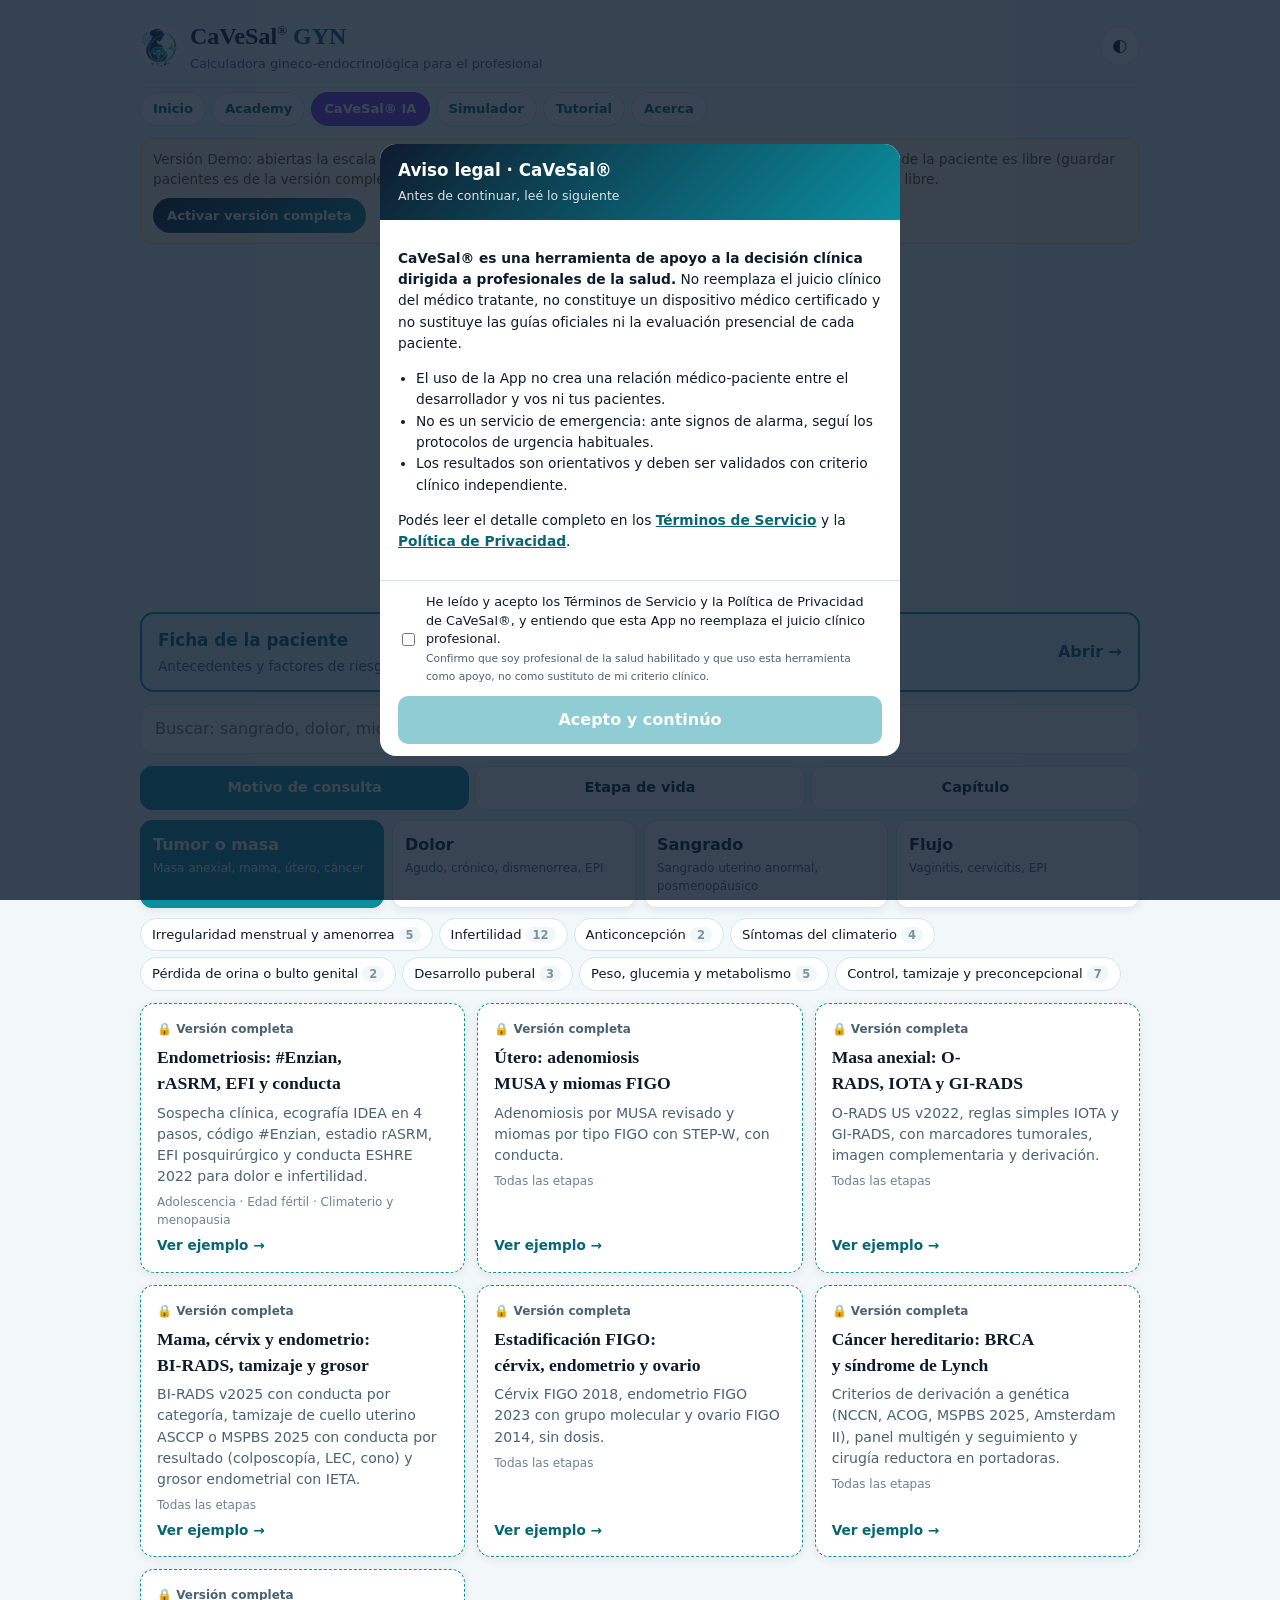
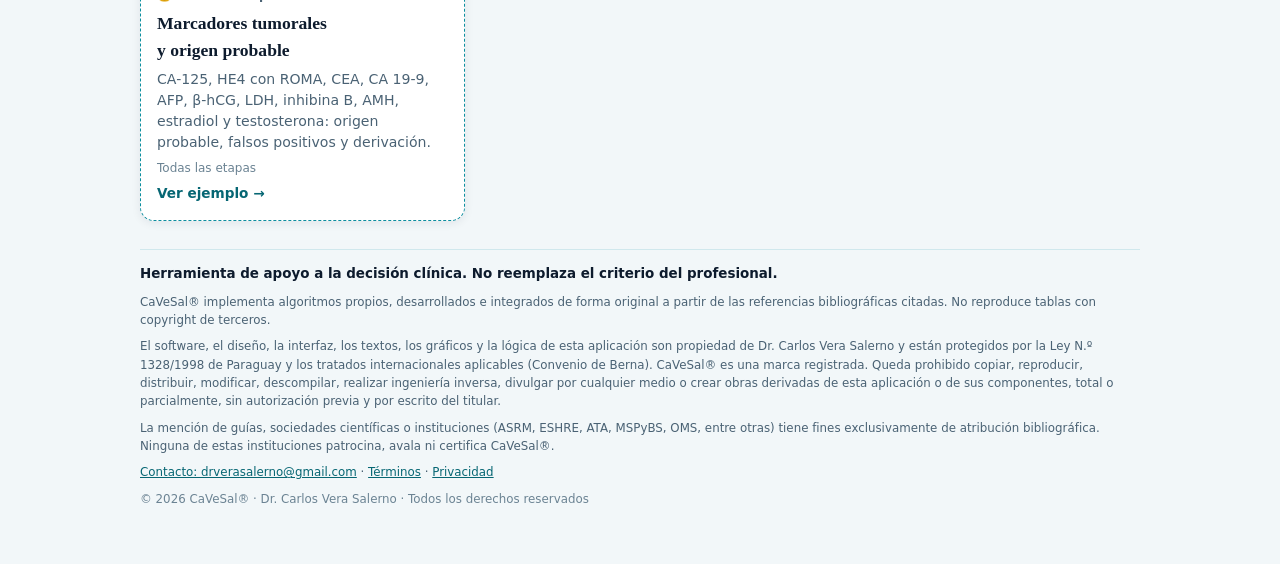
==== commit f89e24cd: "Entrega C: eco ginecológica, densitometría, inducción, SHO, métodos con Pearl, cáncer hereditario y " ====
--- a/index.html
+++ b/index.html
@@ -152,6 +152,12 @@
 <script src="js/ficha.js"></script>
 <script src="js/laboratorio.js"></script>
 <script src="js/marcadores.js"></script>
+<script src="js/ecogin.js"></script>
+<script src="js/densitometria.js"></script>
+<script src="js/induccion.js"></script>
+<script src="js/sho.js"></script>
+<script src="js/metodos.js"></script>
+<script src="js/genetica.js"></script>
 <script src="js/puente.js"></script>
 <script src="js/app.js"></script>
 <script src="js/pwa.js"></script>
--- a/css/estilos.css
+++ b/css/estilos.css
@@ -272,3 +272,8 @@
 .fi-imp{cursor:pointer}
 .cons-bar{margin-bottom:12px}
 @media (max-width:640px){.tiles{grid-template-columns:repeat(2,1fr)}.tab{font-size:.8rem}}
+/* Entrega C · métodos anticonceptivos */
+.mec-c{display:inline-block;min-width:1.8em;text-align:center;padding:2px 6px;border-radius:6px;font-weight:700;color:#fff}
+.mec-c.c1{background:#2e7d32}.mec-c.c2{background:#9a6b00}.mec-c.c3{background:#c25a00}.mec-c.c4{background:#b3261e}
+.tabla tr.mt-uso td{border-top:0;padding-top:0;font-size:.84rem;color:var(--ink-soft)}
+.tabla tr.mt-uso .lista{margin:0}
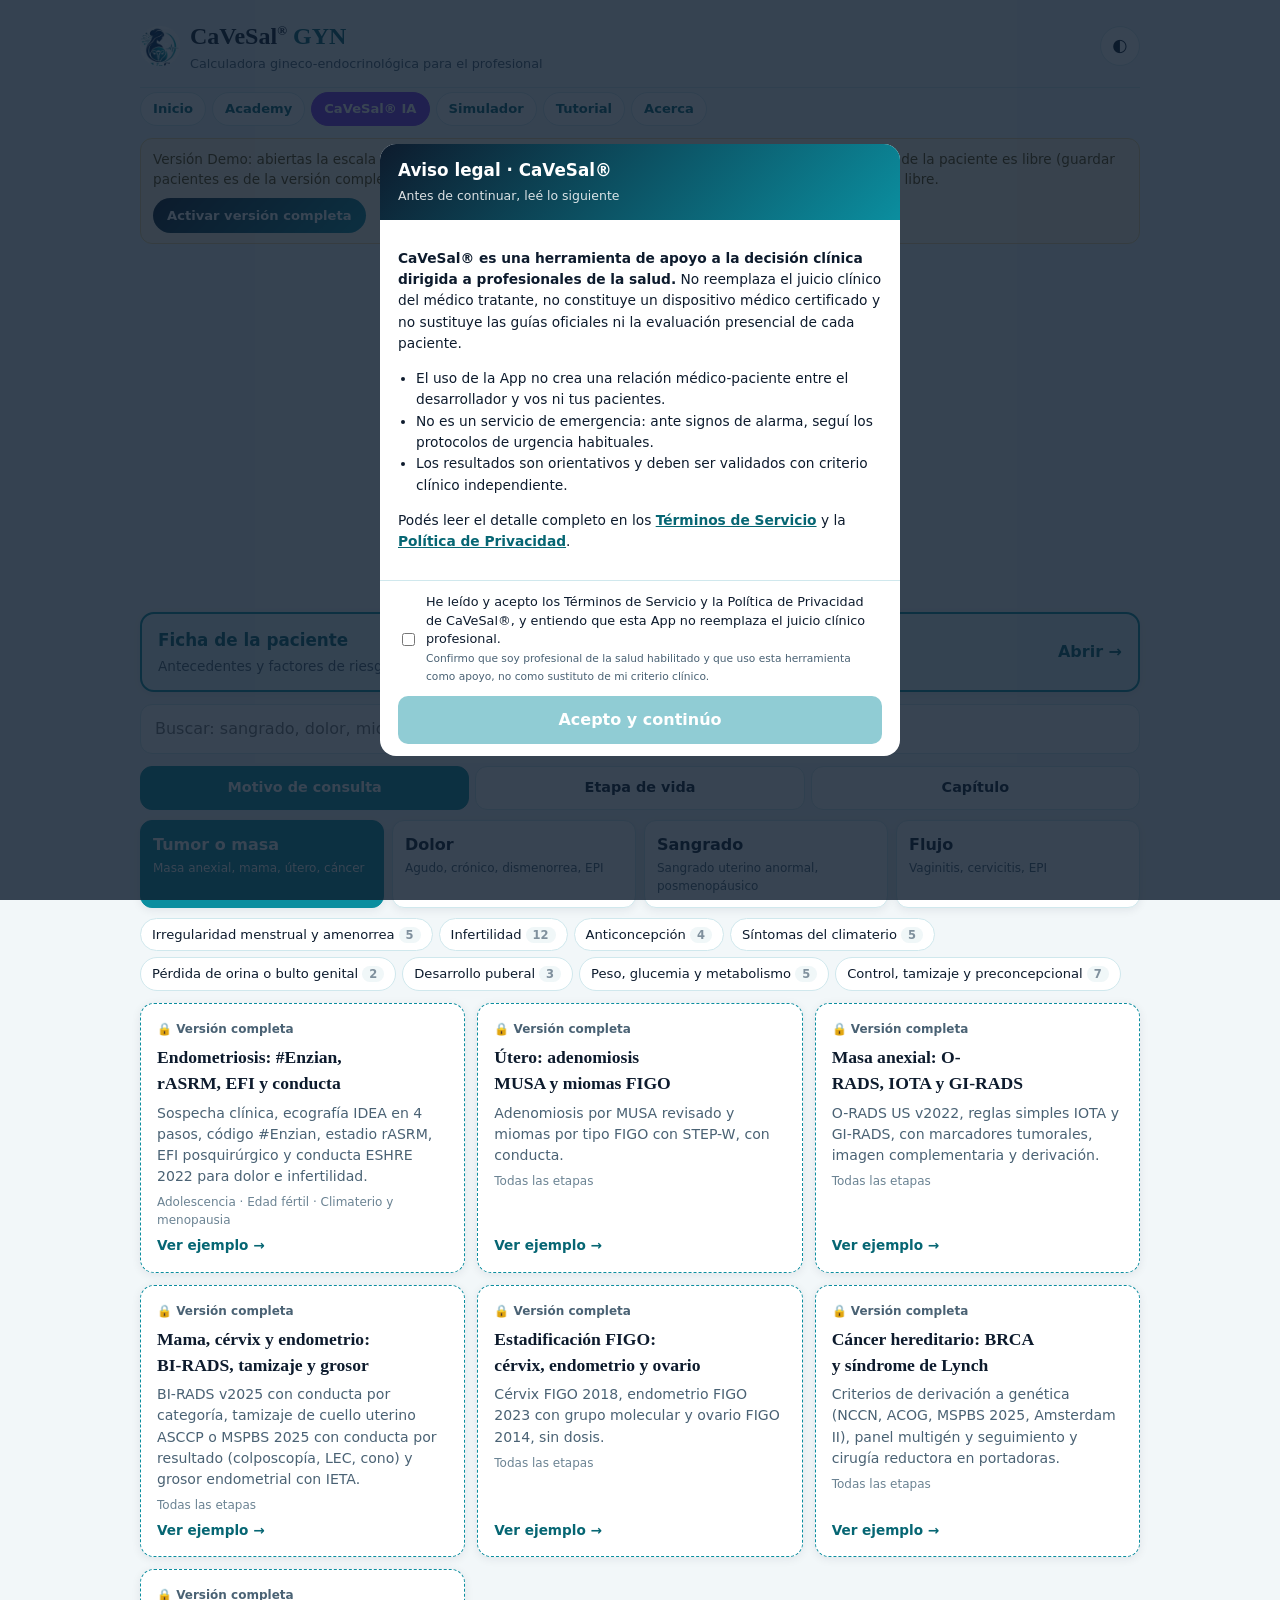
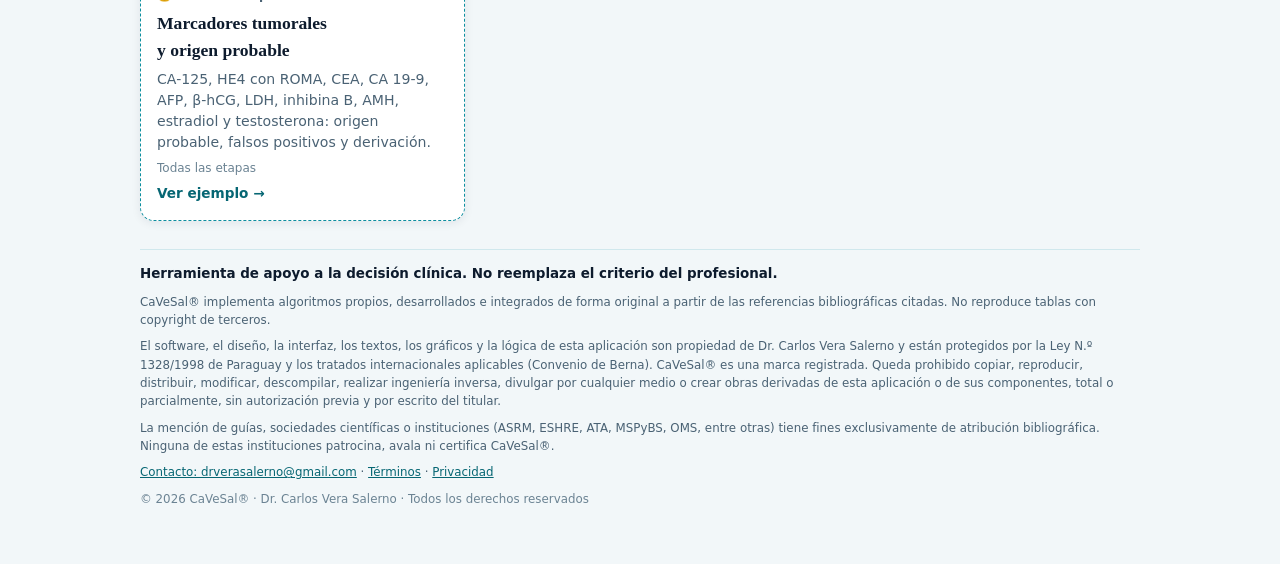
==== commit 40177bd2: "Elección del progestágeno y anticoncepción de emergencia (sw v8) Co-authored-by: Perplexity <noreply" ====
--- a/index.html
+++ b/index.html
@@ -158,6 +158,8 @@
 <script src="js/sho.js"></script>
 <script src="js/metodos.js"></script>
 <script src="js/genetica.js"></script>
+<script src="js/progestagenos.js"></script>
+<script src="js/aemergencia.js"></script>
 <script src="js/puente.js"></script>
 <script src="js/app.js"></script>
 <script src="js/pwa.js"></script>
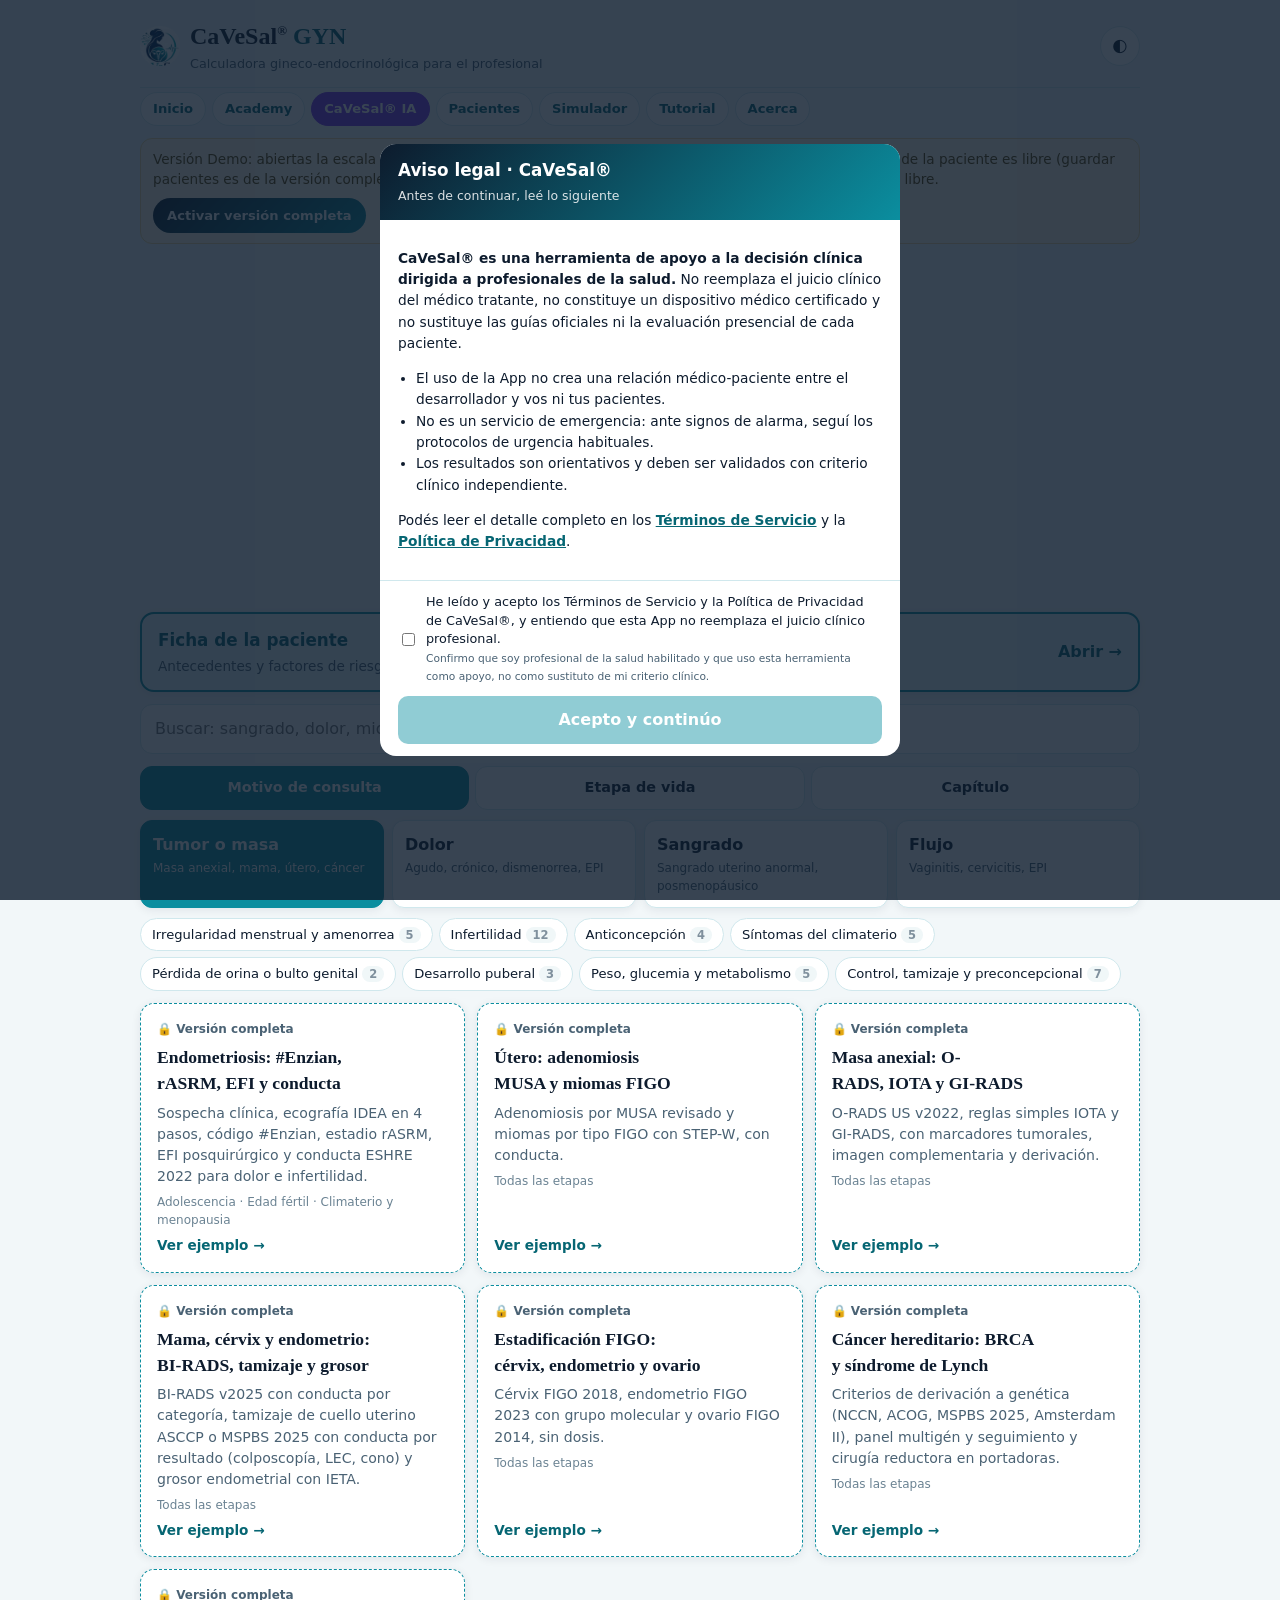
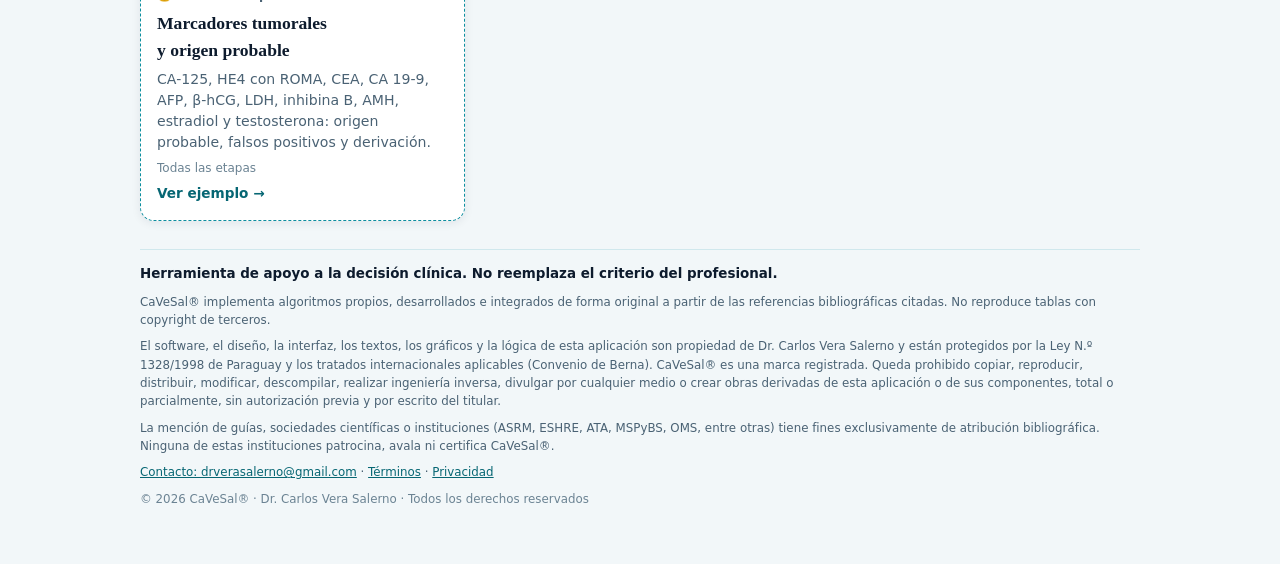
==== commit 74bfc7c6: "Pestaña Pacientes: lista, backup .json, Google Drive, combinar o reemplazar (solo Full, sw v10) Co-a" ====
--- a/index.html
+++ b/index.html
@@ -87,6 +87,7 @@
     <a class="pill" href="#">Inicio</a>
     <a class="pill" href="/academy/">Academy</a>
     <a class="pill pill-ia" href="https://ia.cavesal.app/" target="_blank" rel="noopener">CaVeSal® IA</a>
+    <a class="pill" href="#pacientes">Pacientes</a>
     <a class="pill" href="simulador.html">Simulador</a>
     <a class="pill" href="manual.html">Tutorial</a>
     <a class="pill" href="acerca.html">Acerca</a>
@@ -150,6 +151,7 @@
 <script src="js/epi.js"></script>
 <script src="js/dolor.js"></script>
 <script src="js/ficha.js"></script>
+<script src="js/pacientes.js"></script>
 <script src="js/laboratorio.js"></script>
 <script src="js/marcadores.js"></script>
 <script src="js/ecogin.js"></script>
--- a/css/estilos.css
+++ b/css/estilos.css
@@ -277,3 +277,10 @@
 .mec-c.c1{background:#2e7d32}.mec-c.c2{background:#9a6b00}.mec-c.c3{background:#c25a00}.mec-c.c4{background:#b3261e}
 .tabla tr.mt-uso td{border-top:0;padding-top:0;font-size:.84rem;color:var(--ink-soft)}
 .tabla tr.mt-uso .lista{margin:0}
+
+/* Mis pacientes */
+.pc-top{display:flex;gap:8px;margin:0 0 12px}.pc-top input{flex:1;min-width:0;padding:10px 12px;border:1px solid var(--line);border-radius:10px;font:inherit}
+.pc-2{display:grid;grid-template-columns:1fr 1fr;gap:8px;margin:8px 0}.pc-2 .btn-sec{text-align:center;text-decoration:none;padding:12px 8px}
+.pc-sub{margin:12px 0 4px}.pc-file{display:block;text-align:center;margin-top:8px;cursor:pointer}
+.pc-lock{text-align:center;padding:18px;border:1px solid var(--line);border-radius:14px}.pc-lock .lista{text-align:left;display:inline-block}.pc-ic{font-size:1.8rem}
+@media (max-width:420px){.pc-2{grid-template-columns:1fr}}
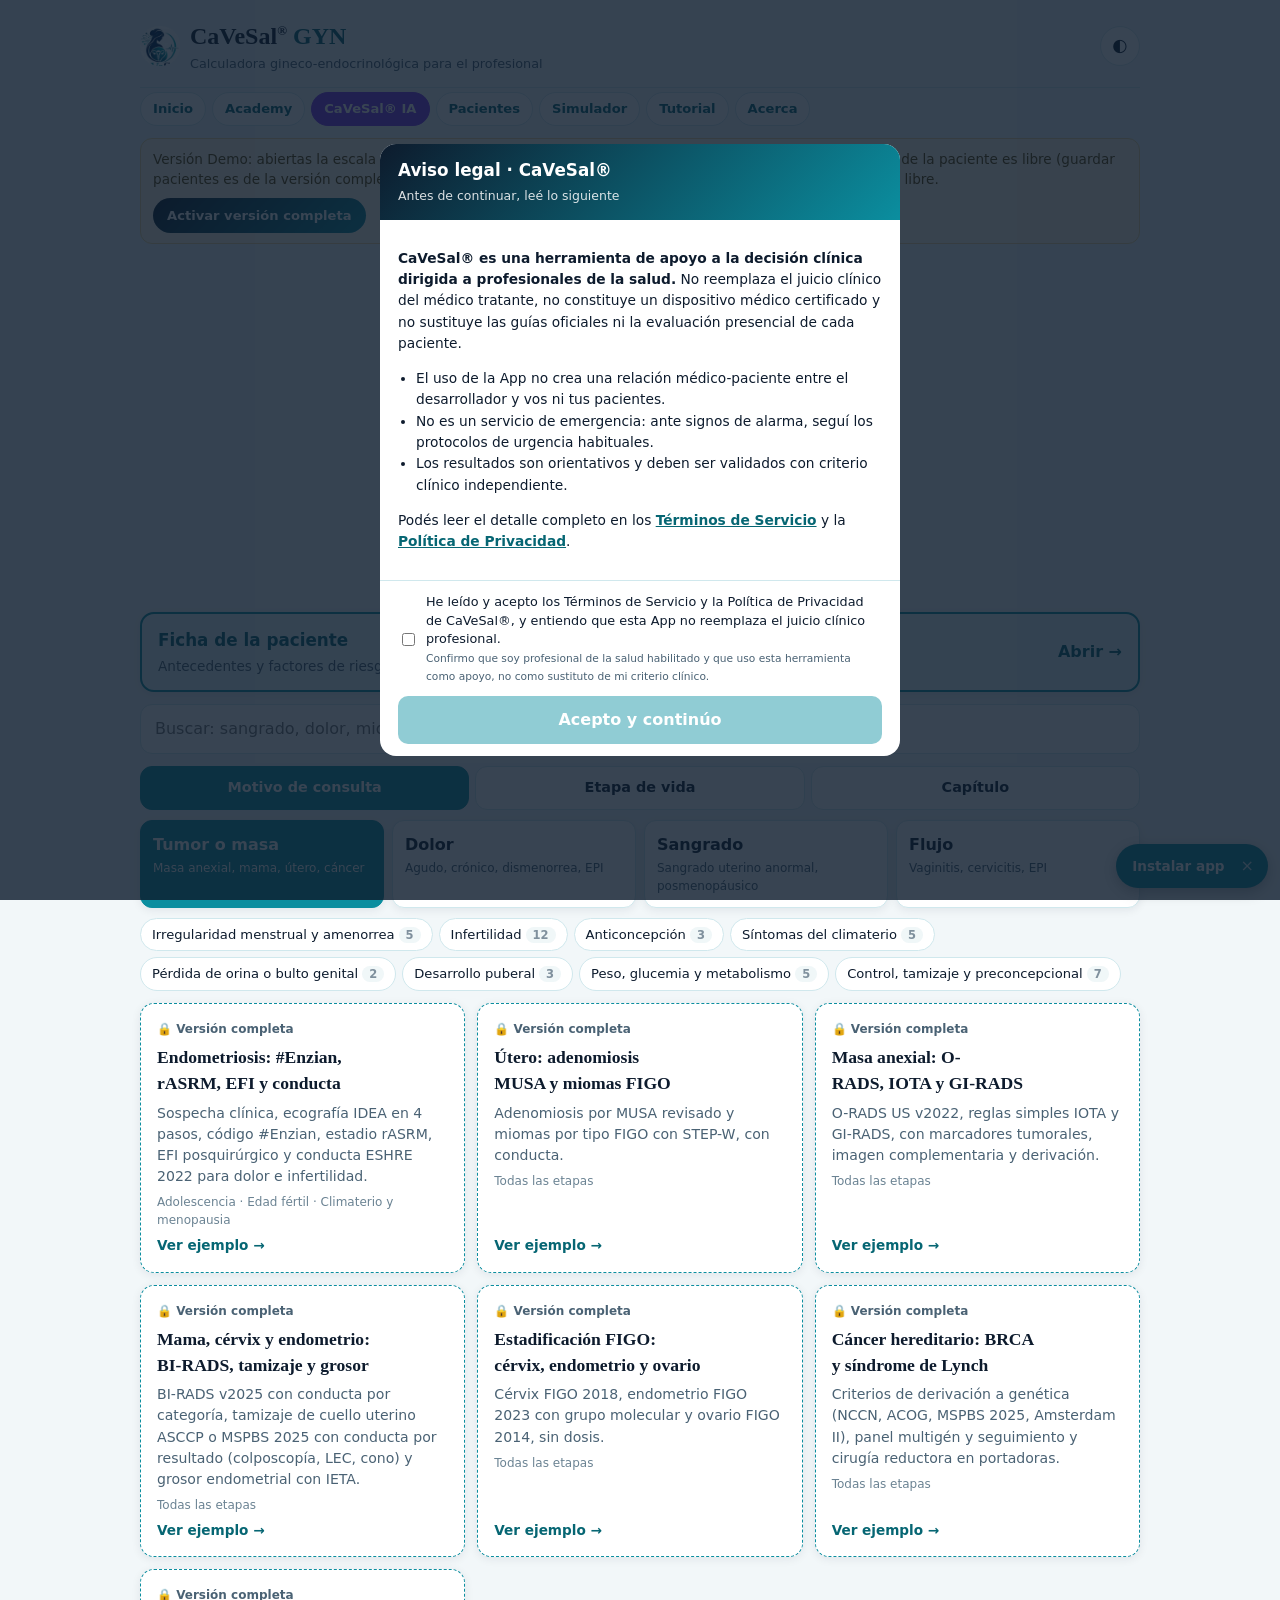
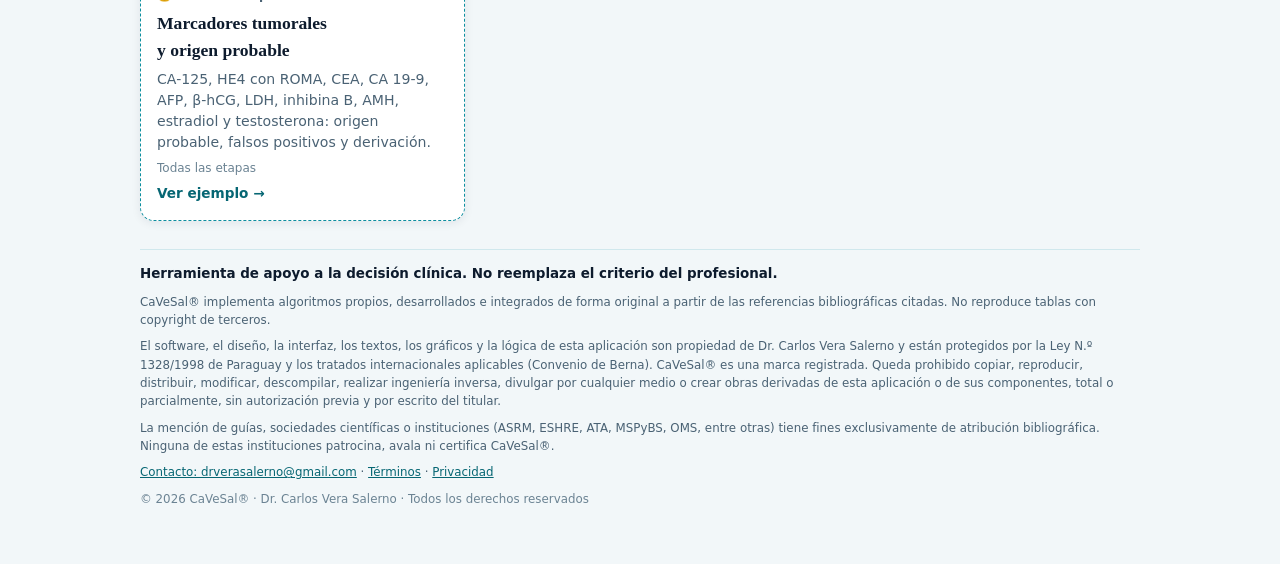
==== commit 01082be6: "Puente GYN → CaVeSal® IA: «Analizar con CaVeSal® IA» al pie de cada pantalla (mismo contrato que la " ====
--- a/index.html
+++ b/index.html
@@ -163,6 +163,7 @@
 <script src="js/progestagenos.js"></script>
 <script src="js/aemergencia.js"></script>
 <script src="js/puente.js"></script>
+<script src="js/ia.js"></script>
 <script src="js/app.js"></script>
 <script src="js/pwa.js"></script>
 <script>/* Academy se abre aparte (no reemplaza la app) y lleva la clave para entrar directo. En la Demo queda bloqueada: pide la clave. */
--- a/css/estilos.css
+++ b/css/estilos.css
@@ -274,7 +274,21 @@
 @media (max-width:640px){.tiles{grid-template-columns:repeat(2,1fr)}.tab{font-size:.8rem}}
 /* Entrega C · métodos anticonceptivos */
 .mec-c{display:inline-block;min-width:1.8em;text-align:center;padding:2px 6px;border-radius:6px;font-weight:700;color:#fff}
-.mec-c.c1{background:#2e7d32}.mec-c.c2{background:#9a6b00}.mec-c.c3{background:#c25a00}.mec-c.c4{background:#b3261e}
+.mec-c.c1,.mec-c.cA{background:#1b5e20;color:#fff}.mec-c.c2{background:#81c784;color:#0b2e0f}.mec-c.c3,.mec-c.cC{background:#fdd835;color:#3a2e00}.mec-c.c4,.mec-c.cD{background:#c62828;color:#fff}.mec-c.cS{background:#6a1b9a;color:#fff}.mec-c.cNA{background:#757575;color:#fff}
+.mec-c.cINV{background:transparent;color:var(--ink-soft);border:1.5px dashed var(--line);font-weight:600}
+.mec-c.cTXT{font-weight:600;font-size:.8rem;background:var(--surface);color:var(--ink);border:1px solid var(--line)}.mec-c.cTXT.c-verde{border-color:#1b5e20}.mec-c.cTXT.c-ambar{border-color:#b08800}
+.fila.verdeclaro{background:var(--ok-soft);border-color:var(--ok-line);border-left-color:#81c784}.fila.violeta{border-left-color:#6a1b9a}
+.mc-cats{border:2px solid var(--teal);border-radius:14px;padding:10px 14px;margin:0 0 10px;background:var(--surface)}.mc-cats>summary{font-weight:800;font-size:1.05rem;color:var(--teal-ink);cursor:pointer}
+.mc-cats-l{display:grid;gap:8px;margin-top:8px}.mc-cat-r{display:flex;gap:10px;align-items:flex-start}.mc-cat-r .mec-c{min-width:2.4em;font-size:1.1rem;padding:6px 8px}
+.mc-acc{margin:0 0 10px}.mc-ley{border:1px solid var(--line);border-radius:12px;padding:8px 12px;margin:0 0 12px;background:var(--surface-2)}
+.mc-paso{margin:14px 0}.mc-ph{font-size:1rem;margin:0 0 8px;color:var(--teal-ink);border-bottom:2px solid var(--teal-soft);padding-bottom:4px}
+.mc-cond{margin:6px 0}.mc-uno{display:inline-block;margin:4px 6px 4px 0}.mc-cn{font-size:.84rem;font-weight:700;margin:6px 0 4px}.mc-ops{display:flex;flex-wrap:wrap;gap:6px}
+.mc-marcadas{display:flex;flex-wrap:wrap;gap:6px;align-items:center;margin:0 0 8px}.mc-filtros{display:flex;flex-wrap:wrap;gap:6px;margin:0 0 10px}
+.mc-fam>summary{font-weight:700;cursor:pointer;padding:4px 0}.mc-fam>summary .mec-c{margin-left:4px}
+.mt-item{margin:6px 0;display:block}.mt-item>summary{cursor:pointer;list-style:none;display:flex;flex-wrap:wrap;gap:6px;align-items:center}.mt-item>summary::-webkit-details-marker{display:none}
+.mc-tag{font-size:.72rem;font-weight:700;padding:2px 8px;border-radius:999px;background:#fdd835;color:#3a2e00}
+.mc-ficha{display:grid;grid-template-columns:auto 1fr;gap:2px 10px;font-size:.86rem;margin:8px 0}.mc-ficha dt{font-weight:700;color:var(--ink-soft)}.mc-ficha dd{margin:0}
+.mc-ley-b{font-size:.78rem;line-height:1.9;margin:10px 0;padding:8px 10px;border-radius:10px;background:var(--surface-2);border:1px solid var(--line)}
 .tabla tr.mt-uso td{border-top:0;padding-top:0;font-size:.84rem;color:var(--ink-soft)}
 .tabla tr.mt-uso .lista{margin:0}
 
@@ -284,3 +298,11 @@
 .pc-sub{margin:12px 0 4px}.pc-file{display:block;text-align:center;margin-top:8px;cursor:pointer}
 .pc-lock{text-align:center;padding:18px;border:1px solid var(--line);border-radius:14px}.pc-lock .lista{text-align:left;display:inline-block}.pc-ic{font-size:1.8rem}
 @media (max-width:420px){.pc-2{grid-template-columns:1fr}}
+
+.ia-bar{display:flex;flex-wrap:wrap;gap:10px;align-items:center;justify-content:space-between;margin:18px 0 4px;padding:12px 14px;border:1px solid rgba(124,58,237,.35);border-left:4px solid #7c3aed;border-radius:12px;background:rgba(124,58,237,.06)}
+.ia-bar div{flex:1 1 240px;display:flex;flex-direction:column;gap:2px}
+.ia-bar strong{color:#5b21b6}
+[data-theme="dark"] .ia-bar strong{color:#c4b5fd}
+.ia-bar span{font-size:.82rem;opacity:.85}
+.btn-ia{background:#7c3aed;color:#fff;border:0;border-radius:10px;padding:10px 14px;font-weight:700;cursor:pointer}
+.btn-ia:hover{background:#6d28d9}
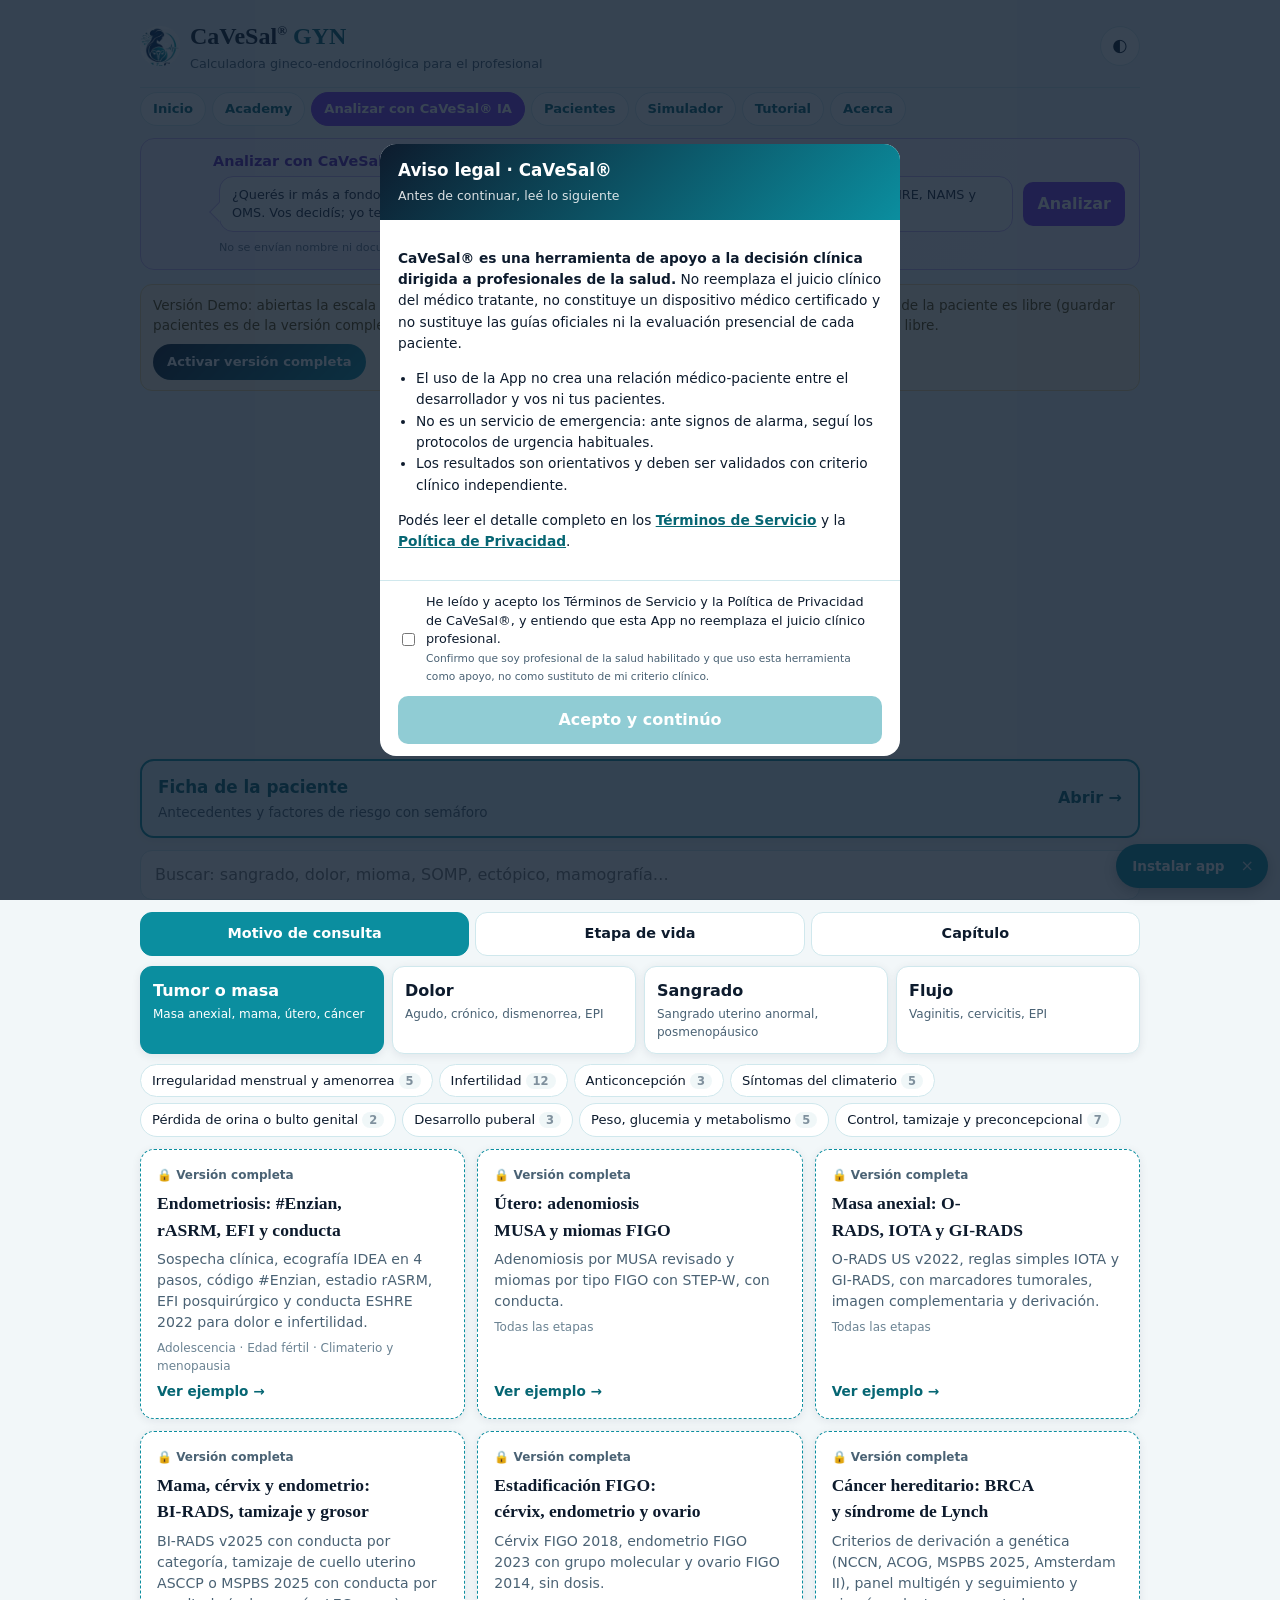
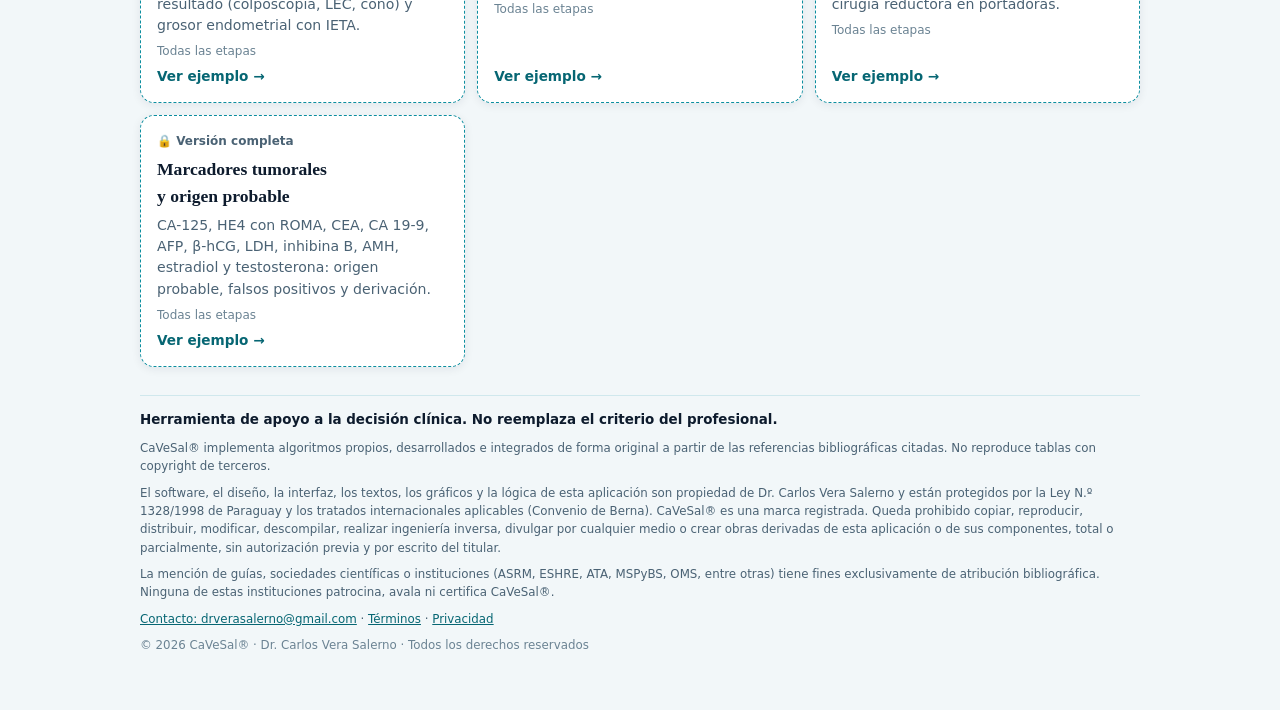
==== commit dbf612f9: "Plan anual: lic=2 y avisos de vencimiento en GYN (vuelve a la Demo al vencer) Co-authored-by: Perple" ====
--- a/index.html
+++ b/index.html
@@ -124,6 +124,7 @@
 
 <script src="js/textos-es.js"></script>
 <script src="js/cvs-lic.js"></script>
+<script src="js/cvs-plan.js"></script>
 <script src="js/licencia.js"></script>
 <script src="js/fertilidad.js"></script>
 <script src="js/preconcepcional.js"></script>
--- a/css/estilos.css
+++ b/css/estilos.css
@@ -306,3 +306,18 @@
 .ia-bar span{font-size:.82rem;opacity:.85}
 .btn-ia{background:#7c3aed;color:#fff;border:0;border-radius:10px;padding:10px 14px;font-weight:700;cursor:pointer}
 .btn-ia:hover{background:#6d28d9}
+/* Robotita de CaVeSal® IA debajo de las pestañas (mismo diseño que Prenatal, HC y Emergencias) */
+.ia-mz-card{display:flex;align-items:center;justify-content:space-between;gap:10px;flex-wrap:wrap;margin:0 0 14px;padding:12px 14px;border-radius:14px;background:linear-gradient(135deg,#f5f0ff,#faf7ff);border:1.5px solid #c9b3f5}
+.ia-mz{display:flex;align-items:flex-end;gap:10px;flex:1 1 300px;min-width:0}
+.ia-mz-anim{display:block;flex-shrink:0;width:48px;aspect-ratio:120/256;background:url(https://cavesal.app/img/landing/mascota-ia-anim.webp) 0 0/800% 100% no-repeat;animation:iaMzOrb 1.6s steps(8) infinite,iaMzBob 3.2s ease-in-out infinite;filter:drop-shadow(0 2px 3px rgba(13,27,45,.22))}
+@keyframes iaMzOrb{to{background-position:114.2857% 0}}
+@keyframes iaMzBob{50%{transform:translateY(-4px)}}
+.ia-mz-body{min-width:0;flex:1}
+.ia-mz-title{font-size:.9rem;font-weight:700;color:#5b21b6;margin-bottom:4px}
+.ia-mz-bub{position:relative;background:#fff;border:1.5px solid #c9b3f5;border-radius:14px;padding:9px 12px;font-size:.8rem;line-height:1.4;color:#1e293b;margin:0 0 8px 6px}
+.ia-mz-bub::before{content:"";position:absolute;left:-8px;bottom:12px;width:13px;height:13px;background:#fff;border-left:1.5px solid #c9b3f5;border-bottom:1.5px solid #c9b3f5;transform:rotate(45deg)}
+.ia-mz-priv{font-size:.7rem;color:#64748b;margin-left:6px}
+[data-theme="dark"] .ia-mz-card{background:linear-gradient(135deg,#2a1f45,#231a3a);border-color:#5b4a8a}
+[data-theme="dark"] .ia-mz-title{color:#c4b5fd}
+[data-theme="dark"] .ia-mz-priv{color:#a8b3c4}
+@media (prefers-reduced-motion:reduce){.ia-mz-anim{animation:none;background-position:57.14% 0}}
